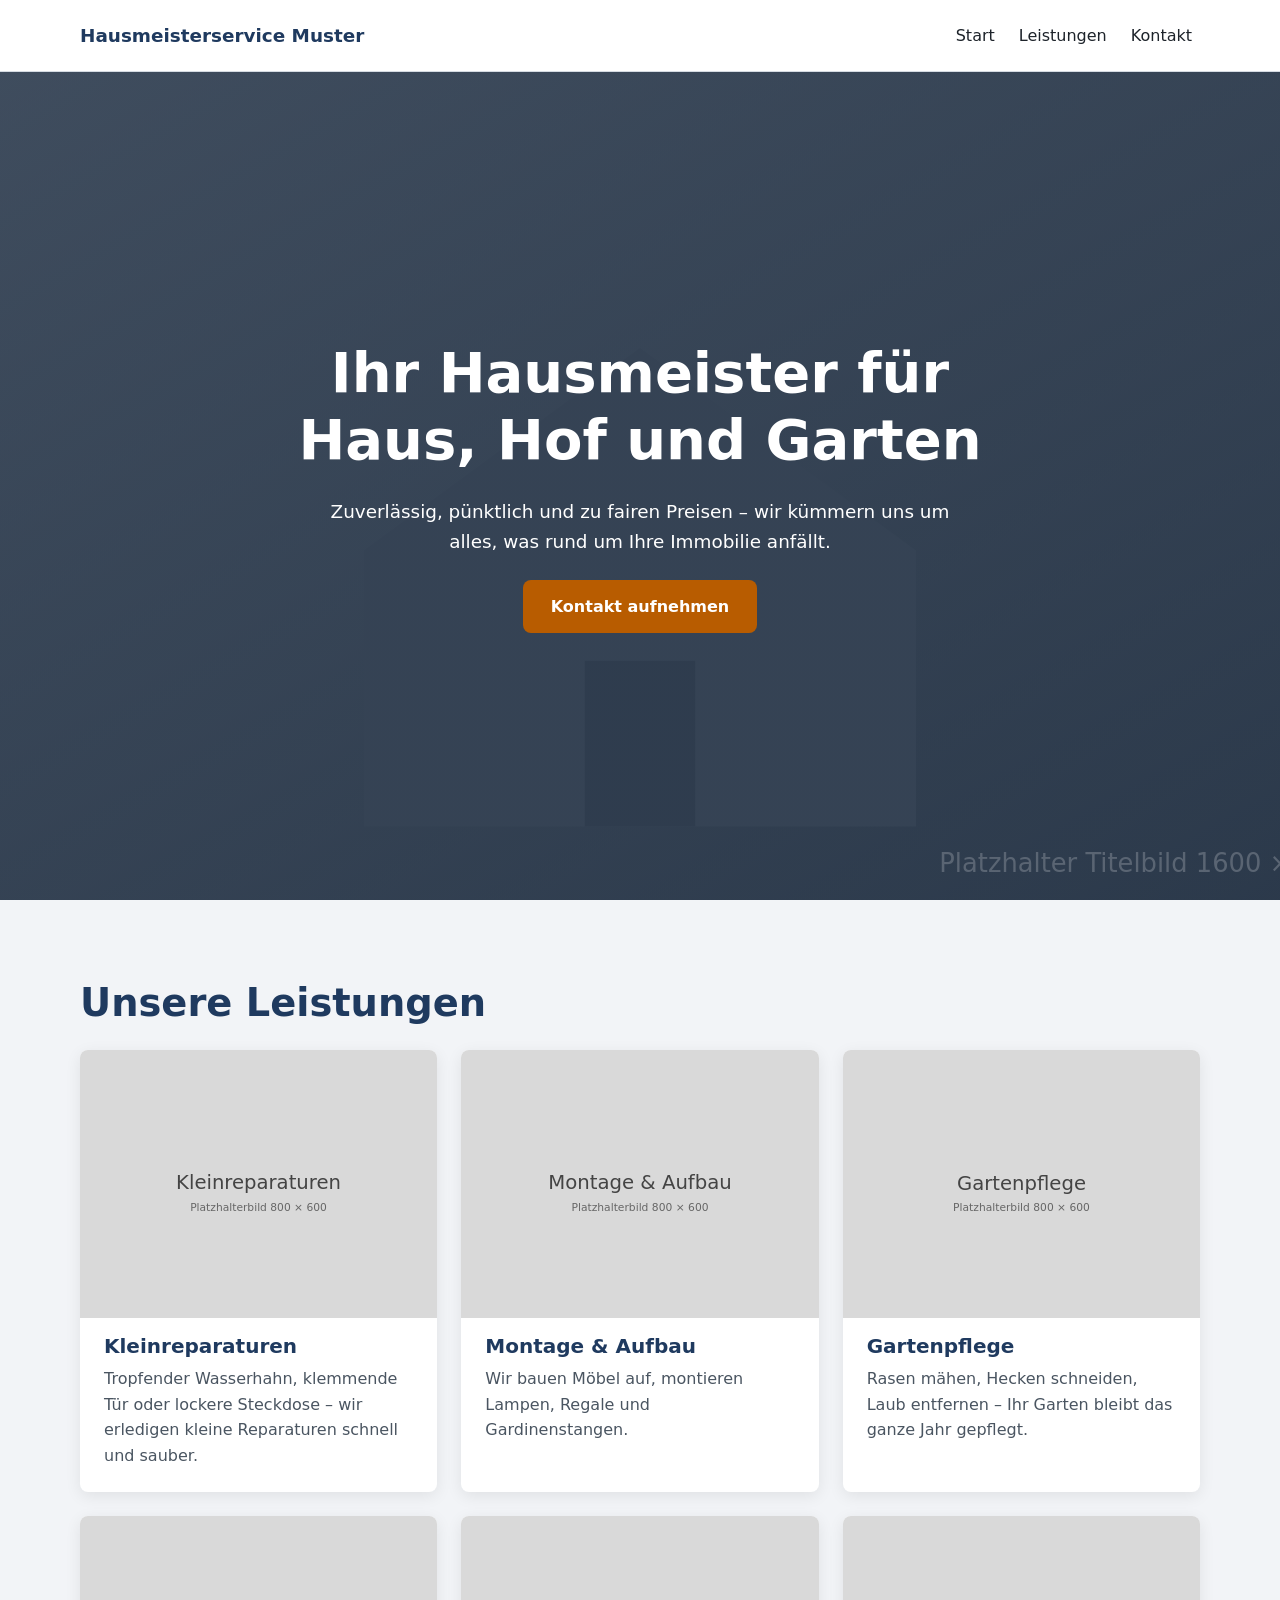
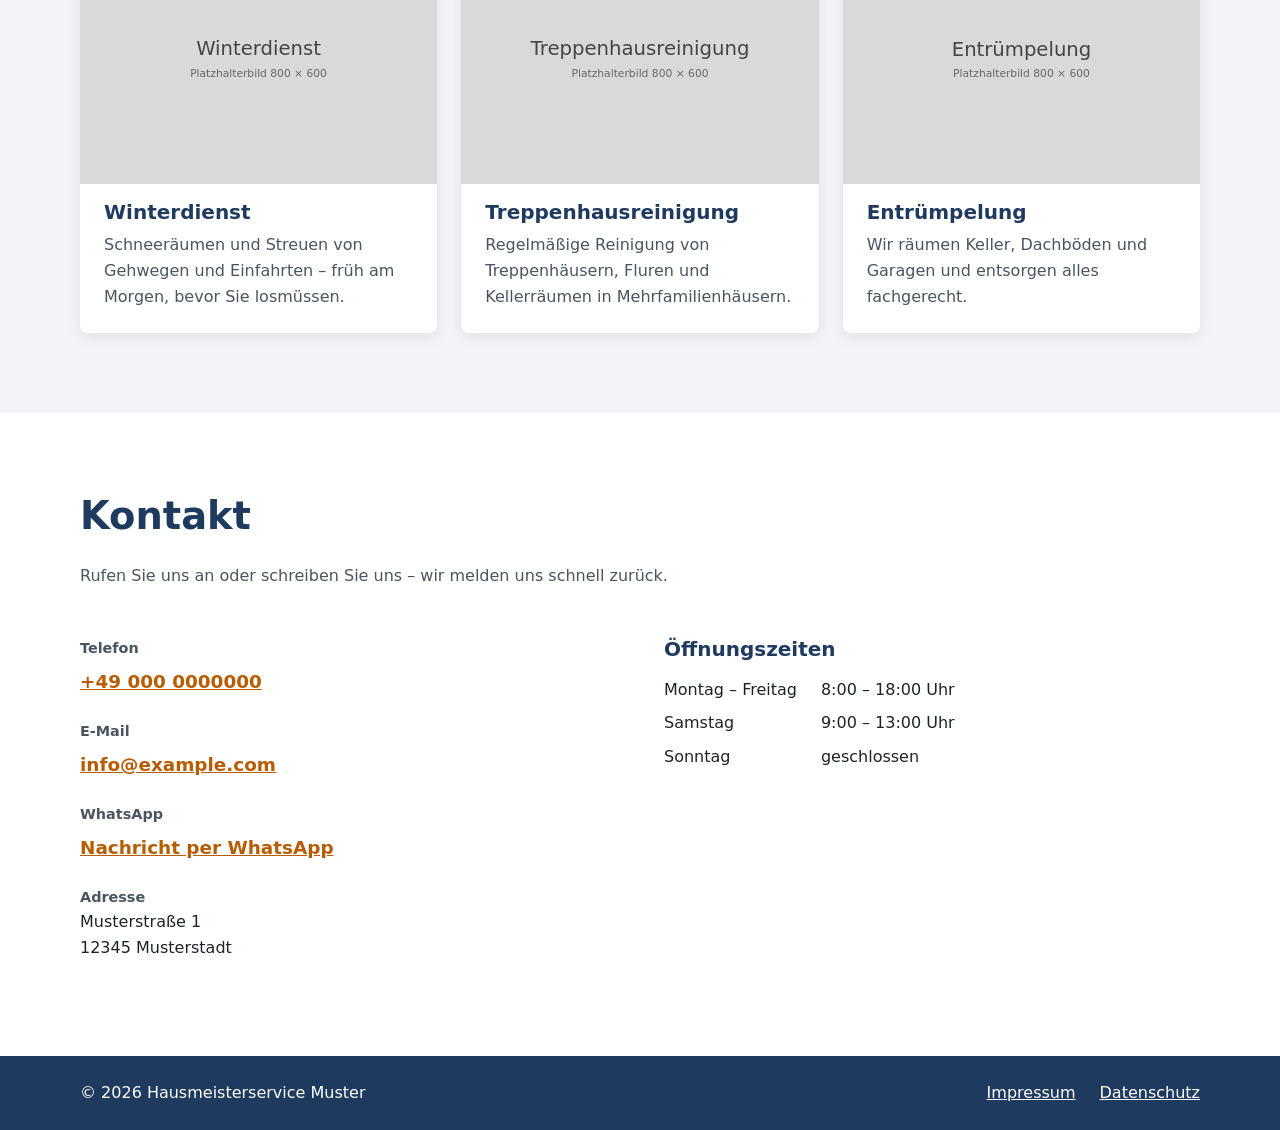
==== index.html @ b41baa00 "style: add mobile-first design (variables, grid, sticky header) - css/style.css: design tokens in :r" ====
<!DOCTYPE html>
<!-- Мова сторінки — німецька (для пошуковиків, читачів екрана, перекладачів) -->
<html lang="de">
<head>
  <!-- Кодування символів, щоб коректно показувались ä, ö, ü, ß -->
  <meta charset="utf-8">
  <!-- Правильний масштаб на телефонах -->
  <meta name="viewport" content="width=device-width, initial-scale=1">
  <!-- Назва вкладки і заголовок у результатах пошуку -->
  <title>Hausmeisterservice Muster – Reparaturen, Garten, Winterdienst</title>
  <!-- Короткий опис для результатів пошуку (Google тощо) -->
  <meta name="description" content="Ihr zuverlässiger Hausmeisterservice: Kleinreparaturen, Montage, Gartenpflege, Winterdienst, Treppenhausreinigung und Entrümpelung.">
  <!-- Підключення стилів -->
  <link rel="stylesheet" href="css/style.css">
  <!-- Підключення скрипта; defer = виконати після завантаження HTML -->
  <script src="js/main.js" defer></script>
</head>
<body>

  <!-- ШАПКА: назва фірми + головне меню -->
  <header class="site-header">
    <!-- Назва/логотип-заглушка, веде на початок сторінки -->
    <a class="logo" href="#home">Hausmeisterservice Muster</a>

    <!-- Головна навігація; aria-label дає назву для читачів екрана -->
    <nav aria-label="Hauptmenü">
      <ul class="main-menu">
        <li><a href="#home">Start</a></li>
        <li><a href="#services">Leistungen</a></li>
        <li><a href="#contact">Kontakt</a></li>
      </ul>
    </nav>
  </header>

  <!-- ОСНОВНИЙ ВМІСТ сторінки (на сторінці лише один main) -->
  <main>

    <!-- РОЗДІЛ 1: титульний банер -->
    <!-- id — «адреса» для меню, class — «гачок» для стилів -->
    <section id="home" class="hero">
      <!-- Єдиний h1 на сторінці — головна тема -->
      <h1>Ihr Hausmeister für Haus, Hof und Garten</h1>
      <p>Zuverlässig, pünktlich und zu fairen Preisen – wir kümmern uns um alles, was rund um Ihre Immobilie anfällt.</p>
      <!-- Кнопка-посилання: веде на розділ контактів -->
      <a class="button" href="#contact">Kontakt aufnehmen</a>
    </section>

    <!-- РОЗДІЛ 2: послуги -->
    <section id="services" class="services">
      <h2>Unsere Leistungen</h2>

      <!-- Обгортка для сітки карток (CSS Grid) -->
      <div class="cards">

        <!-- Кожна послуга — окрема картка (article) -->
        <!-- width/height — щоб сторінка не «стрибала» під час завантаження фото -->
        <!-- loading="lazy" — фото вантажиться, лише коли користувач до нього докрутить -->
        <article>
          <img src="img/service-reparatur.svg" alt="Handwerker repariert eine Tür" width="800" height="600" loading="lazy">
          <h3>Kleinreparaturen</h3>
          <p>Tropfender Wasserhahn, klemmende Tür oder lockere Steckdose – wir erledigen kleine Reparaturen schnell und sauber.</p>
        </article>

        <article>
          <img src="img/service-montage.svg" alt="Aufbau eines Schranks" width="800" height="600" loading="lazy">
          <h3>Montage &amp; Aufbau</h3>
          <p>Wir bauen Möbel auf, montieren Lampen, Regale und Gardinenstangen.</p>
        </article>

        <article>
          <img src="img/service-garten.svg" alt="Gepflegter Garten mit frisch gemähtem Rasen" width="800" height="600" loading="lazy">
          <h3>Gartenpflege</h3>
          <p>Rasen mähen, Hecken schneiden, Laub entfernen – Ihr Garten bleibt das ganze Jahr gepflegt.</p>
        </article>

        <article>
          <img src="img/service-winterdienst.svg" alt="Geräumter Gehweg im Winter" width="800" height="600" loading="lazy">
          <h3>Winterdienst</h3>
          <p>Schneeräumen und Streuen von Gehwegen und Einfahrten – früh am Morgen, bevor Sie losmüssen.</p>
        </article>

        <article>
          <img src="img/service-reinigung.svg" alt="Sauberes Treppenhaus" width="800" height="600" loading="lazy">
          <h3>Treppenhausreinigung</h3>
          <p>Regelmäßige Reinigung von Treppenhäusern, Fluren und Kellerräumen in Mehrfamilienhäusern.</p>
        </article>

        <article>
          <img src="img/service-entruempelung.svg" alt="Leerer, aufgeräumter Kellerraum" width="800" height="600" loading="lazy">
          <h3>Entrümpelung</h3>
          <p>Wir räumen Keller, Dachböden und Garagen und entsorgen alles fachgerecht.</p>
        </article>
      </div>
    </section>

    <!-- РОЗДІЛ 3: контакти (усі дані — тестові заглушки) -->
    <section id="contact" class="contact">
      <h2>Kontakt</h2>
      <p>Rufen Sie uns an oder schreiben Sie uns – wir melden uns schnell zurück.</p>

      <!-- Обгортка: на широкому екрані контакти й години стають у дві колонки -->
      <div class="contact-grid">
        <!-- address — контактні дані власника сайту -->
        <address class="contact-list">
          <!-- dl = список «назва → значення» -->
          <dl>
            <dt>Telefon</dt>
            <!-- tel: на телефоні одразу відкриває набір номера -->
            <dd><a href="tel:+490000000000">+49 000 0000000</a></dd>

            <dt>E-Mail</dt>
            <!-- mailto: відкриває поштову програму -->
            <dd><a href="mailto:info@example.com">info@example.com</a></dd>

            <dt>WhatsApp</dt>
            <!-- wa.me відкриває чат у WhatsApp (номер без +, пробілів і нуля на початку) -->
            <dd><a href="https://wa.me/490000000000">Nachricht per WhatsApp</a></dd>

            <dt>Adresse</dt>
            <dd>Musterstraße 1<br>12345 Musterstadt</dd>
          </dl>
        </address>

        <div class="hours">
          <h3>Öffnungszeiten</h3>
          <dl>
            <dt>Montag – Freitag</dt>
            <dd>8:00 – 18:00 Uhr</dd>
            <dt>Samstag</dt>
            <dd>9:00 – 13:00 Uhr</dd>
            <dt>Sonntag</dt>
            <dd>geschlossen</dd>
          </dl>
        </div>
      </div>
    </section>

  </main>

  <!-- ПІДВАЛ: копірайт і юридичні сторінки -->
  <footer class="site-footer">
    <p>&copy; 2026 Hausmeisterservice Muster</p>
    <nav aria-label="Rechtliches">
      <ul class="footer-menu">
        <li><a href="impressum.html">Impressum</a></li>
        <li><a href="datenschutz.html">Datenschutz</a></li>
      </ul>
    </nav>
  </footer>

</body>
</html>
---- css/style.css ----
/* =========================================================
   Головний файл стилів сайту.
   Підхід mobile-first: спершу стилі для телефона,
   нижче — доповнення для ширших екранів у @media.
   ========================================================= */


/* ---------- 1. Змінні (тема сайту) ----------
   Щоб змінити кольори, шрифти чи відступи всього сайту,
   достатньо поміняти значення тут. */
:root {
  /* Кольори */
  --color-primary: #1f3a5f;       /* темно-синій: заголовки, підвал */
  --color-accent: #b85c00;        /* помаранчевий: кнопки, акценти */
  --color-accent-dark: #8f4700;   /* темніший помаранчевий: кнопка при наведенні */
  --color-text: #1d232a;          /* основний текст */
  --color-text-muted: #4a5561;    /* другорядний текст */
  --color-bg: #ffffff;            /* фон сторінки */
  --color-bg-alt: #f2f4f7;        /* світло-сірий фон розділу послуг */
  --color-border: #d5dbe2;        /* тонкі лінії */
  --color-on-dark: #ffffff;       /* текст на темному фоні */

  /* Шрифти: системні, нічого не завантажуємо з інтернету */
  --font-base: system-ui, -apple-system, "Segoe UI", Roboto, sans-serif;

  /* Відступи (1rem = базовий розмір шрифту браузера, зазвичай 16px) */
  --space-xs: 0.5rem;
  --space-s: 1rem;
  --space-m: 1.5rem;
  --space-l: 3rem;
  --space-xl: 5rem;

  /* Радіуси заокруглень і тінь */
  --radius: 0.5rem;
  --shadow: 0 0.25rem 1rem rgb(0 0 0 / 0.08);
  --shadow-hover: 0 0.75rem 2rem rgb(0 0 0 / 0.16);

  /* Ширина вмісту і висота шапки */
  --content-width: 70rem;
  /* На телефоні меню переноситься під логотип, тож шапка вища.
     На Етапі 3 (бургер-меню) це значення зменшимо. */
  --header-height: 6rem;
}


/* ---------- 2. Скидання стилів (reset) ----------
   Прибираємо різницю між браузерами і незручні типові значення. */

/* box-sizing: border-box — ширина елемента включає padding і рамку
   (так набагато простіше рахувати розміри) */
html {
  box-sizing: border-box;
}
*,
*::before,
*::after {
  box-sizing: inherit;
}

/* Прибираємо типові зовнішні відступи */
body,
h1, h2, h3,
p,
ul,
dl, dd,
address {
  margin: 0;
}

/* Картинки не вилазять за межі батьківського блоку */
img {
  display: block;
  max-inline-size: 100%;
  block-size: auto;
}

/* address за замовчуванням курсивом — повертаємо звичайний шрифт */
address {
  font-style: normal;
}


/* ---------- 3. Базові стилі та типографіка ---------- */

html {
  /* Плавна прокрутка при кліку на пункт меню */
  scroll-behavior: smooth;
}

/* Хто вимкнув анімації в системі (налаштування доступності) —
   прокручуємо миттєво і без ефектів */
@media (prefers-reduced-motion: reduce) {
  html {
    scroll-behavior: auto;
  }
}

body {
  font-family: var(--font-base);
  font-size: 1rem;
  line-height: 1.6;               /* міжрядковий інтервал, без одиниць */
  color: var(--color-text);
  background-color: var(--color-bg);
}

/* Заголовки: розмір плавно росте з шириною екрана, але в межах min…max.
   clamp(мінімум, бажане значення, максимум) */
h1,
h2,
h3 {
  line-height: 1.2;
  color: var(--color-primary);
  text-wrap: balance;             /* рівномірно ділить заголовок на рядки */
}
h1 {
  font-size: clamp(2rem, 1.2rem + 3.5vw, 3.5rem);
}
h2 {
  font-size: clamp(1.6rem, 1.2rem + 1.8vw, 2.4rem);
  margin-block-end: var(--space-m);
}
h3 {
  font-size: 1.25rem;
}

a {
  color: var(--color-accent);
}

/* Помітна рамка фокусу для тих, хто ходить сайтом клавішею Tab */
a:focus-visible {
  outline: 3px solid var(--color-accent);
  outline-offset: 3px;
}

/* Кожен розділ: відступи зверху/знизу і обмеження ширини вмісту.
   Фокус із max(): з боків щонайменше --space-s, а на широкому екрані
   вміст стоїть по центру шириною не більше --content-width. */
main > section {
  padding-block: var(--space-l);
  padding-inline: max(var(--space-s), (100% - var(--content-width)) / 2);
  /* Коли переходимо за якорем, розділ зупиняється під шапкою, а не за нею */
  scroll-margin-top: var(--header-height);
}


/* ---------- 4. Кнопка ---------- */

.button {
  display: inline-block;
  padding: 0.85rem 1.75rem;
  border-radius: var(--radius);
  background-color: var(--color-accent);
  color: var(--color-on-dark);
  font-weight: 600;
  text-decoration: none;
  transition: background-color 0.2s, transform 0.2s;
}
.button:hover {
  background-color: var(--color-accent-dark);
  transform: translateY(-2px);    /* трохи «піднімається» */
}
.button:focus-visible {
  outline-color: var(--color-on-dark);
}


/* ---------- 5. Шапка ---------- */

.site-header {
  /* sticky: шапка прокручується разом зі сторінкою, доки не впреться
     у верх екрана, і далі залишається там */
  position: sticky;
  top: 0;
  z-index: 10;                    /* поверх решти вмісту */

  display: flex;                  /* елементи в рядок */
  flex-wrap: wrap;                /* якщо не влазять — переносяться */
  align-items: center;
  justify-content: space-between; /* логотип ліворуч, меню праворуч */
  gap: var(--space-xs) var(--space-m);
  min-block-size: var(--header-height);
  padding: var(--space-xs) max(var(--space-s), (100% - var(--content-width)) / 2);

  background-color: var(--color-bg);
  border-block-end: 1px solid var(--color-border);
}

.logo {
  font-size: 1.15rem;
  font-weight: 700;
  color: var(--color-primary);
  text-decoration: none;
}

.main-menu {
  display: flex;
  gap: var(--space-xs);
  padding: 0;
  list-style: none;               /* без крапок-маркерів */
}
.main-menu a {
  display: block;
  padding: var(--space-xs);
  color: var(--color-text);
  font-weight: 500;
  text-decoration: none;
  border-radius: var(--radius);
}
.main-menu a:hover {
  color: var(--color-accent);
  background-color: var(--color-bg-alt);
}


/* ---------- 6. Розділ «home»: банер ---------- */

.hero {
  /* Банер на весь екран мінус висота шапки.
     Перший рядок — запасний варіант (vh), другий — сучасний (dvh),
     що враховує адресний рядок мобільного браузера. */
  min-block-size: calc(100vh - var(--header-height));
  min-block-size: calc(100dvh - var(--header-height));

  display: flex;
  flex-direction: column;
  justify-content: center;        /* по центру вертикально */
  align-items: center;            /* по центру горизонтально */
  gap: var(--space-m);
  text-align: center;

  /* Фон: напівпрозоре затемнення поверх картинки, щоб білий текст
     добре читався. Останнє значення — колір на випадок, якщо картинка
     не завантажиться. */
  background:
    linear-gradient(rgb(15 30 50 / 0.65), rgb(15 30 50 / 0.65)),
    url("../img/hero.svg") center / cover no-repeat,
    var(--color-primary);
  color: var(--color-on-dark);
}
.hero h1 {
  color: var(--color-on-dark);
  max-inline-size: 20ch;          /* не дуже довгі рядки заголовка */
}
.hero p {
  font-size: 1.15rem;
  max-inline-size: 40rem;
}


/* ---------- 7. Розділ «services»: картки ---------- */

.services {
  background-color: var(--color-bg-alt);
}

/* CSS Grid: на телефоні — 1 колонка (типово) */
.cards {
  display: grid;
  grid-template-columns: 1fr;
  gap: var(--space-m);
}

.cards article {
  display: flex;
  flex-direction: column;
  gap: var(--space-xs);
  padding-block-end: var(--space-m);
  overflow: hidden;               /* обрізає кути фото по радіусу картки */
  background-color: var(--color-bg);
  border-radius: var(--radius);
  box-shadow: var(--shadow);
  transition: transform 0.2s, box-shadow 0.2s;
}
.cards article:hover {
  transform: translateY(-4px);
  box-shadow: var(--shadow-hover);
}

.cards img {
  inline-size: 100%;
  aspect-ratio: 4 / 3;            /* однакові пропорції всіх фото */
  object-fit: cover;              /* фото заповнює рамку без спотворень */
}
.cards h3,
.cards p {
  padding-inline: var(--space-m);
}
.cards h3 {
  margin-block-start: var(--space-xs);
}
.cards p {
  color: var(--color-text-muted);
}


/* ---------- 8. Розділ «contact» ---------- */

.contact > p {
  margin-block-end: var(--space-l);
  color: var(--color-text-muted);
}

.contact-grid {
  display: grid;
  gap: var(--space-l);
}

/* Назва пункту (Telefon, E-Mail…) — дрібно і сірим */
.contact dt {
  font-size: 0.9rem;
  font-weight: 600;
  color: var(--color-text-muted);
}
.contact dd {
  margin-block-end: var(--space-s);
}

/* Великі зручні для пальця посилання (висота не менше 44px) */
.contact-list a {
  display: inline-flex;
  align-items: center;
  min-block-size: 2.75rem;
  font-size: 1.15rem;
  font-weight: 600;
  overflow-wrap: anywhere;        /* довга пошта не вилазить за екран */
}
.contact-list a:hover {
  color: var(--color-accent-dark);
}

.hours h3 {
  margin-block-end: var(--space-s);
}
/* Години роботи: назва дня і час в одному рядку */
.hours dl {
  display: grid;
  grid-template-columns: auto 1fr;
  gap: var(--space-xs) var(--space-m);
}
.hours dt {
  font-size: 1rem;
  font-weight: 400;
  color: var(--color-text);
}
.hours dd {
  margin: 0;
}


/* ---------- 9. Підвал ---------- */

.site-footer {
  display: flex;
  flex-wrap: wrap;
  justify-content: space-between;
  align-items: center;
  gap: var(--space-s);
  padding: var(--space-m) max(var(--space-s), (100% - var(--content-width)) / 2);
  background-color: var(--color-primary);
  color: var(--color-on-dark);
}
.footer-menu {
  display: flex;
  gap: var(--space-m);
  padding: 0;
  list-style: none;
}
.site-footer a {
  color: var(--color-on-dark);
}
.site-footer a:focus-visible {
  outline-color: var(--color-on-dark);
}


/* ---------- 10. Більші екрани ---------- */

/* Від 40em (≈640px): планшет — 2 колонки карток */
@media (min-width: 40em) {
  :root {
    --header-height: 4.5rem;      /* логотип і меню вже в один рядок */
  }
  .cards {
    grid-template-columns: repeat(2, 1fr);
  }
  .contact-grid {
    grid-template-columns: 1fr 1fr;
  }
}

/* Від 64em (≈1024px): комп'ютер — 3 колонки, більші відступи */
@media (min-width: 64em) {
  .cards {
    grid-template-columns: repeat(3, 1fr);
  }
  main > section {
    padding-block: var(--space-xl);
  }
}

/* Ефекти «підйому» вимикаємо для тих, хто не хоче анімацій */
@media (prefers-reduced-motion: reduce) {
  .button,
  .cards article {
    transition: none;
  }
  .button:hover,
  .cards article:hover {
    transform: none;
  }
}
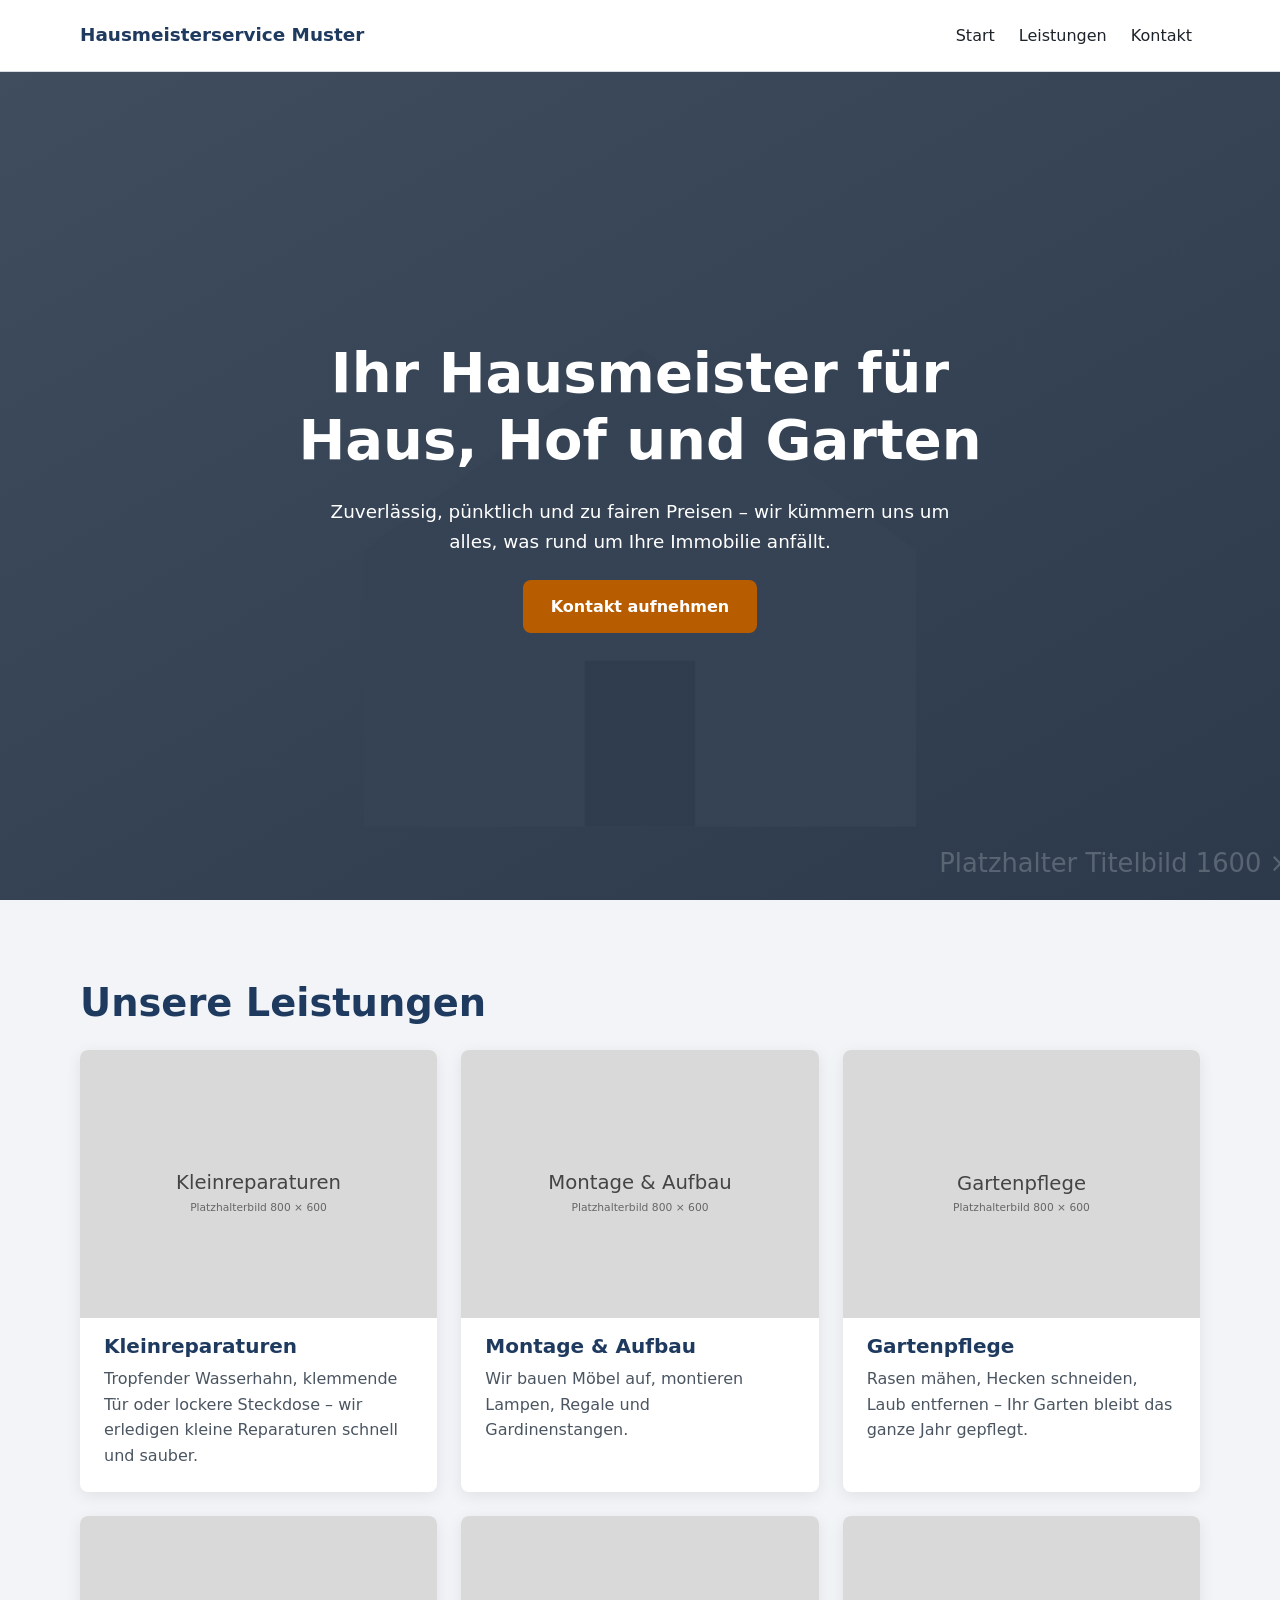
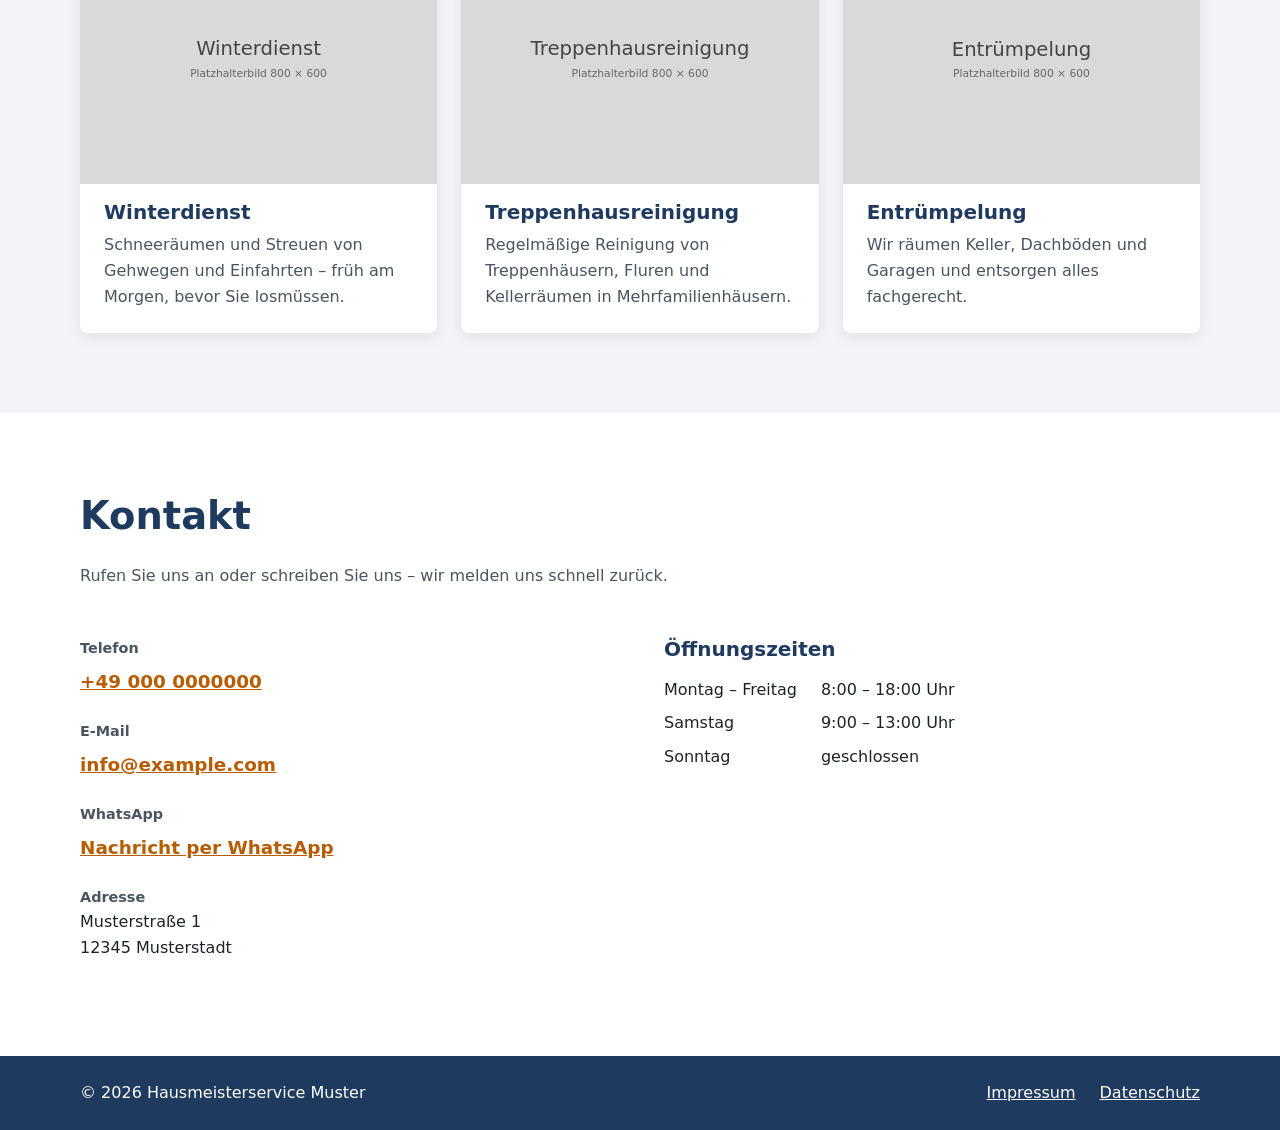
==== commit bb4ef1a6: "feat: add accessible burger menu for mobile - index.html: menu toggle button with aria-expanded/aria" ====
--- a/index.html
+++ b/index.html
@@ -24,7 +24,22 @@
 
     <!-- Головна навігація; aria-label дає назву для читачів екрана -->
     <nav aria-label="Hauptmenü">
-      <ul class="main-menu">
+      <!-- Кнопка-«бургер» для телефонів.
+           hidden — без JavaScript кнопка схована, а меню просто видно завжди.
+           aria-expanded — чи відкрите меню (JS перемикає true/false).
+           aria-controls — яким елементом кнопка керує (id списку нижче). -->
+      <button class="menu-toggle" type="button" aria-expanded="false" aria-controls="main-menu" hidden>
+        <!-- Іконки суто декоративні, тому aria-hidden; назву кнопці дає текст «Menü» -->
+        <svg class="icon-open" aria-hidden="true" width="24" height="24" viewBox="0 0 24 24">
+          <path d="M3 6h18M3 12h18M3 18h18" stroke="currentColor" stroke-width="2" stroke-linecap="round"/>
+        </svg>
+        <svg class="icon-close" aria-hidden="true" width="24" height="24" viewBox="0 0 24 24">
+          <path d="M5 5l14 14M19 5L5 19" stroke="currentColor" stroke-width="2" stroke-linecap="round"/>
+        </svg>
+        <span>Menü</span>
+      </button>
+
+      <ul class="main-menu" id="main-menu">
         <li><a href="#home">Start</a></li>
         <li><a href="#services">Leistungen</a></li>
         <li><a href="#contact">Kontakt</a></li>
--- a/css/style.css
+++ b/css/style.css
@@ -37,9 +37,7 @@
 
   /* Ширина вмісту і висота шапки */
   --content-width: 70rem;
-  /* На телефоні меню переноситься під логотип, тож шапка вища.
-     На Етапі 3 (бургер-меню) це значення зменшимо. */
-  --header-height: 6rem;
+  --header-height: 4.5rem;
 }
 
 
@@ -175,7 +173,6 @@
   z-index: 10;                    /* поверх решти вмісту */
 
   display: flex;                  /* елементи в рядок */
-  flex-wrap: wrap;                /* якщо не влазять — переносяться */
   align-items: center;
   justify-content: space-between; /* логотип ліворуч, меню праворуч */
   gap: var(--space-xs) var(--space-m);
@@ -187,6 +184,10 @@
 }
 
 .logo {
+  /* На дуже вузькому екрані назва переноситься на 2 рядки,
+     а не виштовхує кнопку меню за край */
+  min-inline-size: 0;
+  line-height: 1.2;
   font-size: 1.15rem;
   font-weight: 700;
   color: var(--color-primary);
@@ -210,6 +211,73 @@
 .main-menu a:hover {
   color: var(--color-accent);
   background-color: var(--color-bg-alt);
+}
+
+/* Кнопка-«бургер» */
+.menu-toggle {
+  display: inline-flex;
+  align-items: center;
+  gap: var(--space-xs);
+  min-block-size: 2.75rem;        /* зручно натискати пальцем (≥ 44px) */
+  padding: var(--space-xs) var(--space-s);
+  font: inherit;                  /* кнопки типово мають свій шрифт — беремо сайтовий */
+  font-weight: 600;
+  color: var(--color-primary);
+  background-color: transparent;
+  border: 1px solid var(--color-border);
+  border-radius: var(--radius);
+  cursor: pointer;
+}
+.menu-toggle:hover {
+  background-color: var(--color-bg-alt);
+}
+.menu-toggle:focus-visible {
+  outline: 3px solid var(--color-accent);
+  outline-offset: 3px;
+}
+/* Атрибут hidden має ховати кнопку, навіть попри display вище */
+.menu-toggle[hidden] {
+  display: none;
+}
+
+/* Іконки: закрите меню — «три смужки», відкрите — «хрестик» */
+.menu-toggle[aria-expanded="false"] .icon-close,
+.menu-toggle[aria-expanded="true"] .icon-open {
+  display: none;
+}
+
+/* Лише на вузьких екранах (до 40em): меню випадає під шапкою */
+@media (max-width: 39.99em) {
+  .main-menu {
+    /* Панель на всю ширину одразу під шапкою.
+       Відлік від шапки, бо в неї position: sticky. */
+    position: absolute;
+    inset-block-start: 100%;
+    inset-inline: 0;
+    flex-direction: column;
+    gap: 0;
+    padding: var(--space-xs) var(--space-s) var(--space-s);
+    background-color: var(--color-bg);
+    border-block-end: 1px solid var(--color-border);
+    box-shadow: var(--shadow);
+  }
+  .main-menu a {
+    padding: var(--space-s);      /* великі пункти для пальця */
+    font-size: 1.1rem;
+  }
+
+  /* Коли JS показав кнопку і меню закрите — ховаємо список.
+     «+» означає «елемент одразу після кнопки». */
+  .menu-toggle:not([hidden])[aria-expanded="false"] + .main-menu {
+    display: none;
+  }
+}
+
+/* Широкі екрани: кнопка не потрібна, меню завжди в рядок */
+@media (min-width: 40em) {
+  .menu-toggle {
+    display: none;
+  }
 }
 
 
@@ -378,9 +446,6 @@
 
 /* Від 40em (≈640px): планшет — 2 колонки карток */
 @media (min-width: 40em) {
-  :root {
-    --header-height: 4.5rem;      /* логотип і меню вже в один рядок */
-  }
   .cards {
     grid-template-columns: repeat(2, 1fr);
   }
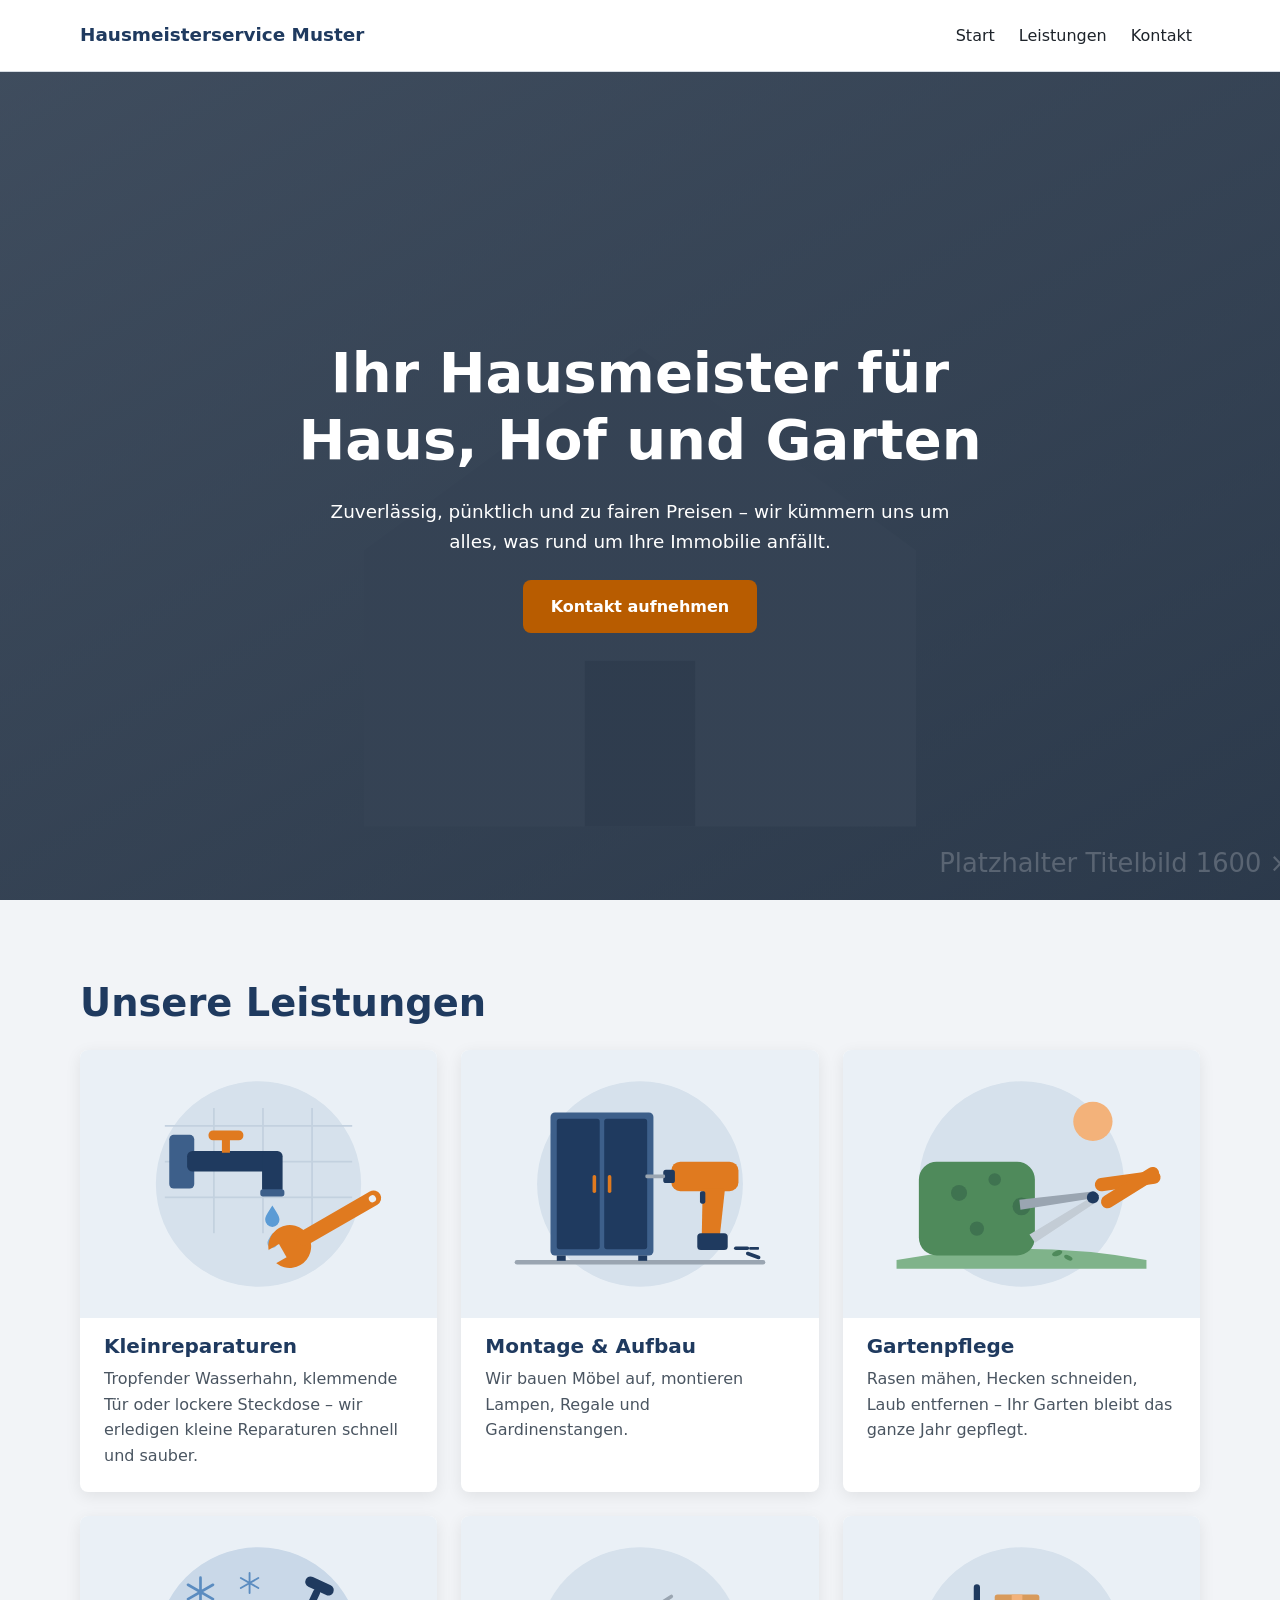
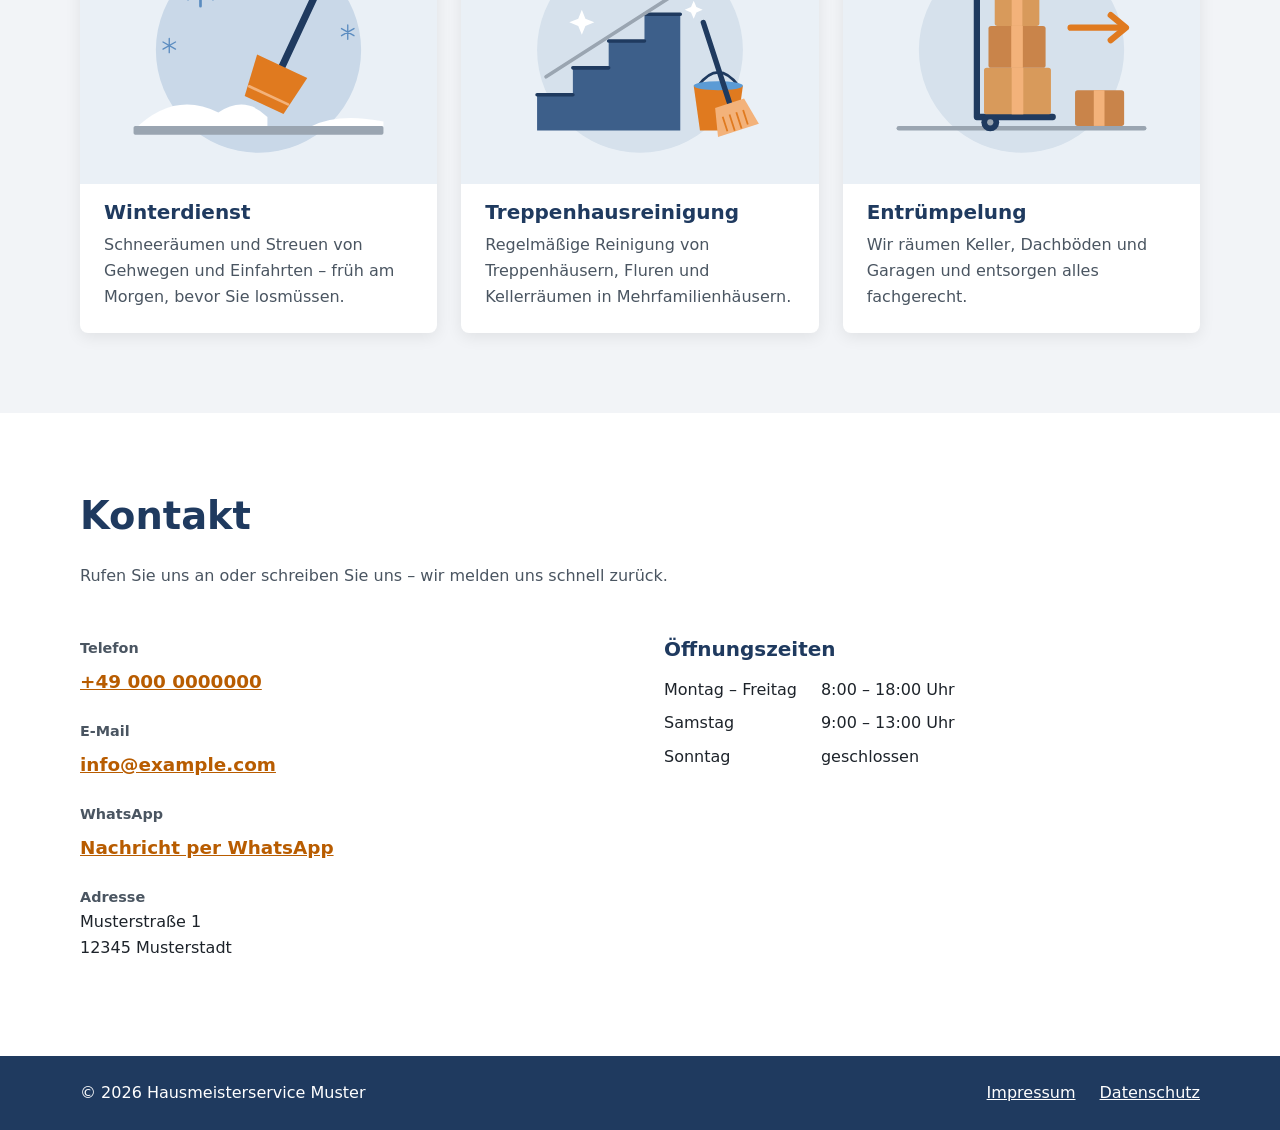
==== commit ba78bcc7: "feat: replace service placeholders with SVG illustrations - Draw 6 vector illustrations in brand col" ====
--- a/index.html
+++ b/index.html
@@ -11,6 +11,10 @@
   <!-- Короткий опис для результатів пошуку (Google тощо) -->
   <meta name="description" content="Ihr zuverlässiger Hausmeisterservice: Kleinreparaturen, Montage, Gartenpflege, Winterdienst, Treppenhausreinigung und Entrümpelung.">
   <!-- Підключення стилів -->
+  <!-- Іконка сайту: SVG для сучасних браузерів, PNG як запасний варіант, окрема — для iPhone -->
+  <link rel="icon" href="img/favicon-32.png" sizes="32x32" type="image/png">
+  <link rel="icon" href="img/favicon.svg" type="image/svg+xml">
+  <link rel="apple-touch-icon" href="img/apple-touch-icon.png">
   <link rel="stylesheet" href="css/style.css">
   <!-- Підключення скрипта; defer = виконати після завантаження HTML -->
   <script src="js/main.js" defer></script>
@@ -71,37 +75,37 @@
         <!-- width/height — щоб сторінка не «стрибала» під час завантаження фото -->
         <!-- loading="lazy" — фото вантажиться, лише коли користувач до нього докрутить -->
         <article>
-          <img src="img/service-reparatur.svg" alt="Handwerker repariert eine Tür" width="800" height="600" loading="lazy">
+          <img src="img/service-reparatur.svg" alt="Illustration: tropfender Wasserhahn und Schraubenschlüssel" width="800" height="600" loading="lazy">
           <h3>Kleinreparaturen</h3>
           <p>Tropfender Wasserhahn, klemmende Tür oder lockere Steckdose – wir erledigen kleine Reparaturen schnell und sauber.</p>
         </article>
 
         <article>
-          <img src="img/service-montage.svg" alt="Aufbau eines Schranks" width="800" height="600" loading="lazy">
+          <img src="img/service-montage.svg" alt="Illustration: Schrank und Akkuschrauber" width="800" height="600" loading="lazy">
           <h3>Montage &amp; Aufbau</h3>
           <p>Wir bauen Möbel auf, montieren Lampen, Regale und Gardinenstangen.</p>
         </article>
 
         <article>
-          <img src="img/service-garten.svg" alt="Gepflegter Garten mit frisch gemähtem Rasen" width="800" height="600" loading="lazy">
+          <img src="img/service-garten.svg" alt="Illustration: geschnittene Hecke und Gartenschere" width="800" height="600" loading="lazy">
           <h3>Gartenpflege</h3>
           <p>Rasen mähen, Hecken schneiden, Laub entfernen – Ihr Garten bleibt das ganze Jahr gepflegt.</p>
         </article>
 
         <article>
-          <img src="img/service-winterdienst.svg" alt="Geräumter Gehweg im Winter" width="800" height="600" loading="lazy">
+          <img src="img/service-winterdienst.svg" alt="Illustration: Schneeschaufel und Schneeflocken" width="800" height="600" loading="lazy">
           <h3>Winterdienst</h3>
           <p>Schneeräumen und Streuen von Gehwegen und Einfahrten – früh am Morgen, bevor Sie losmüssen.</p>
         </article>
 
         <article>
-          <img src="img/service-reinigung.svg" alt="Sauberes Treppenhaus" width="800" height="600" loading="lazy">
+          <img src="img/service-reinigung.svg" alt="Illustration: Treppe, Eimer und Besen" width="800" height="600" loading="lazy">
           <h3>Treppenhausreinigung</h3>
           <p>Regelmäßige Reinigung von Treppenhäusern, Fluren und Kellerräumen in Mehrfamilienhäusern.</p>
         </article>
 
         <article>
-          <img src="img/service-entruempelung.svg" alt="Leerer, aufgeräumter Kellerraum" width="800" height="600" loading="lazy">
+          <img src="img/service-entruempelung.svg" alt="Illustration: Umzugskartons auf einer Sackkarre" width="800" height="600" loading="lazy">
           <h3>Entrümpelung</h3>
           <p>Wir räumen Keller, Dachböden und Garagen und entsorgen alles fachgerecht.</p>
         </article>
--- a/css/style.css
+++ b/css/style.css
@@ -442,6 +442,53 @@
 }
 
 
+/* ---------- 9a. Юридичні сторінки (Impressum, Datenschutz) ---------- */
+
+.legal {
+  /* Висота щонайменше на весь екран, щоб підвал не «висів» посередині */
+  min-block-size: calc(100vh - var(--header-height));
+  min-block-size: calc(100dvh - var(--header-height));
+}
+/* Довгий юридичний текст: обмежуємо довжину рядка, щоб легко читалось */
+.legal > *,
+.legal-text > * {
+  max-inline-size: 70ch;
+}
+.legal h1 {
+  margin-block-end: var(--space-l);
+}
+.legal h2 {
+  margin-block: var(--space-l) var(--space-s);
+  font-size: clamp(1.3rem, 1.1rem + 1vw, 1.75rem);
+}
+.legal h3 {
+  margin-block: var(--space-m) var(--space-xs);
+}
+.legal p,
+.legal ul {
+  margin-block-end: var(--space-s);
+}
+/* Довгі посилання та адреси з генератора не вилазять за екран */
+.legal-text {
+  overflow-wrap: anywhere;
+}
+
+/* Помітна рамка навколо заглушки — щоб не забути її замінити */
+.placeholder {
+  padding: var(--space-m);
+  border: 2px dashed var(--color-accent);
+  border-radius: var(--radius);
+  color: var(--color-accent-dark);
+  font-weight: 600;
+}
+
+/* Поточна сторінка в підвалі: жирним (не лише кольором) */
+.site-footer [aria-current="page"] {
+  font-weight: 700;
+  text-decoration-thickness: 2px;
+}
+
+
 /* ---------- 10. Більші екрани ---------- */
 
 /* Від 40em (≈640px): планшет — 2 колонки карток */
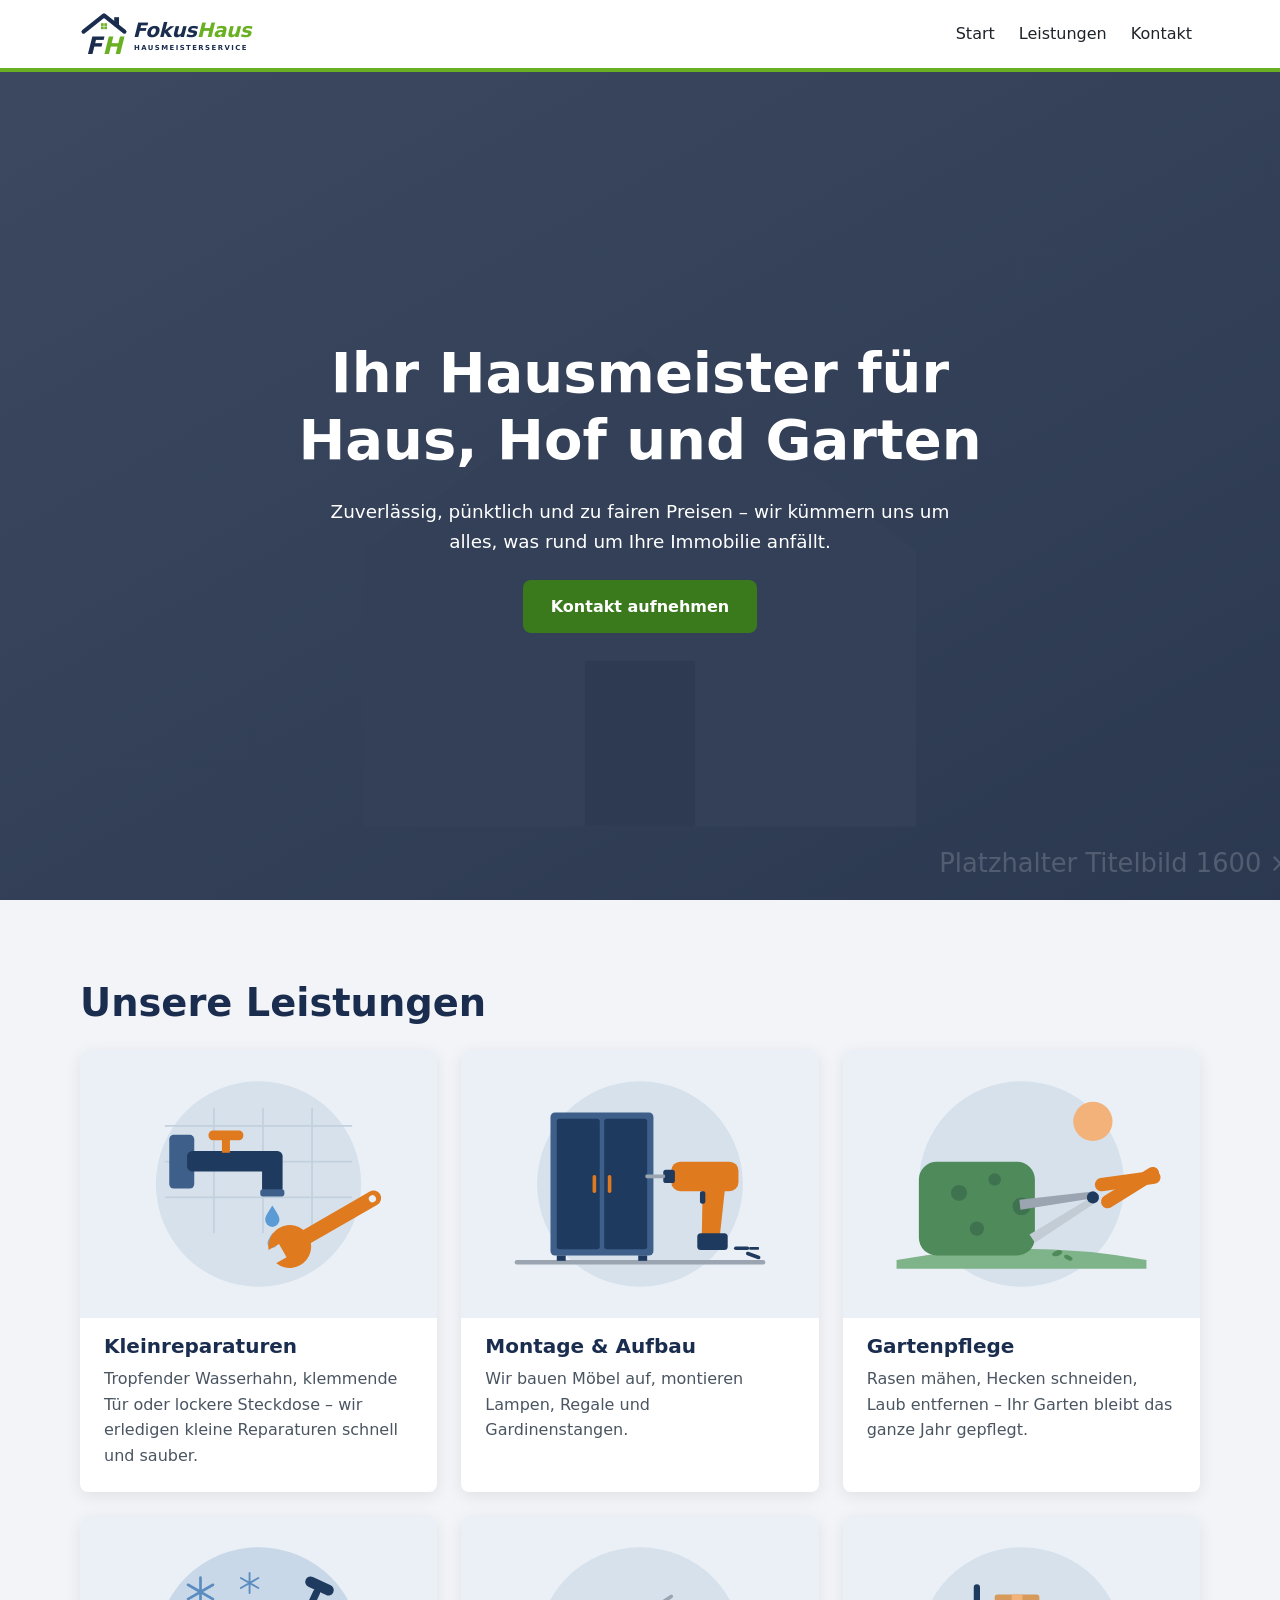
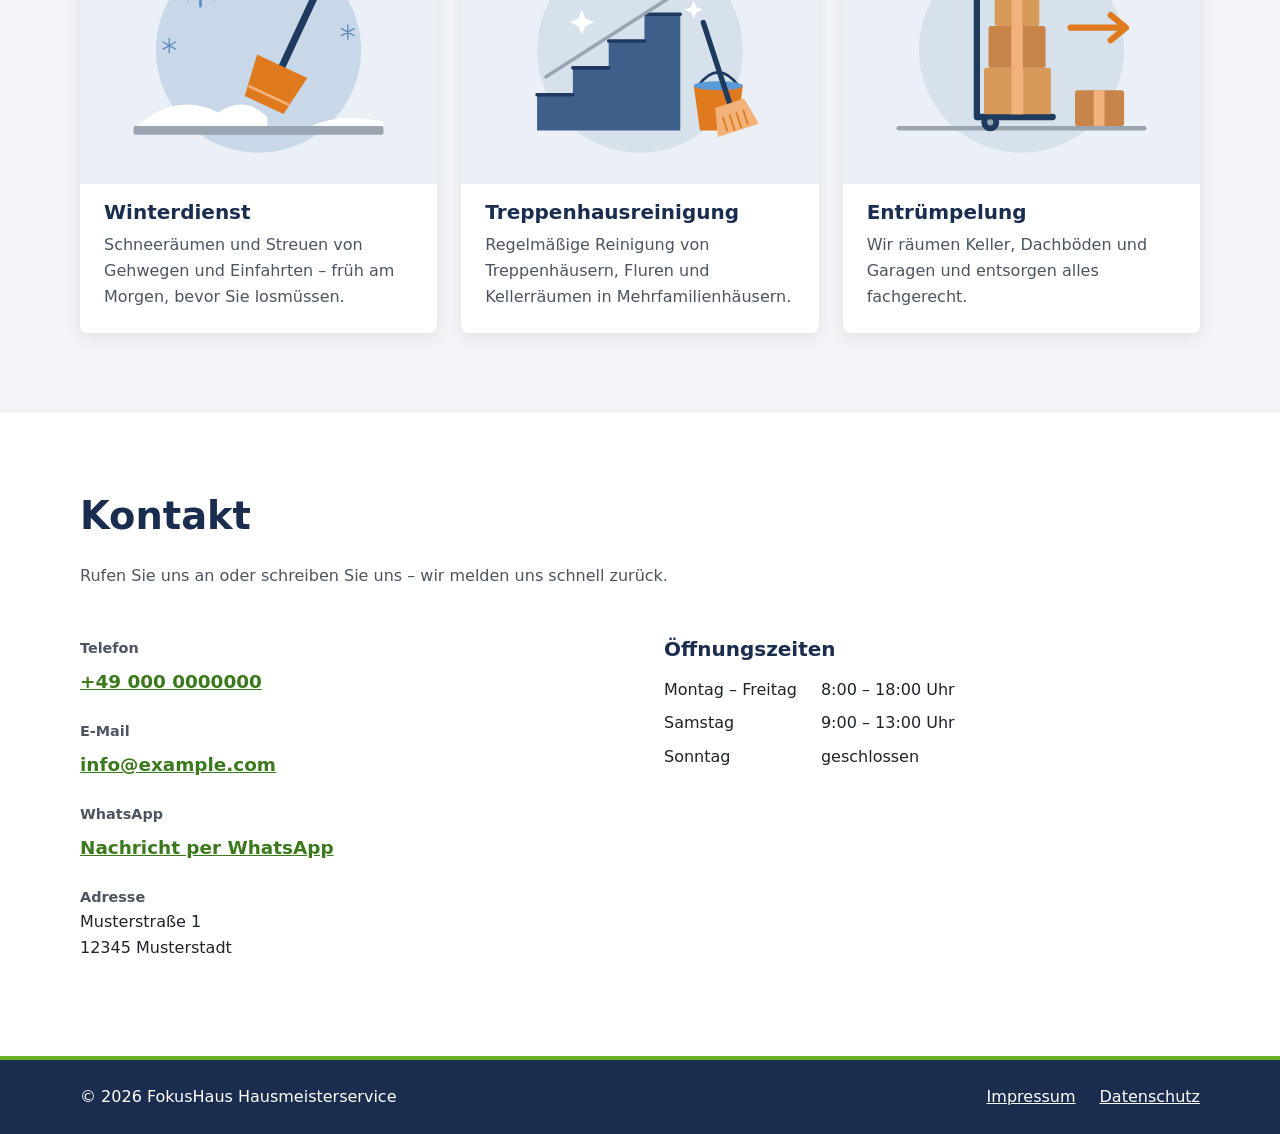
==== commit c942f9ea: "feat: add FokusHaus name and logo - Add vector logo img/logo.svg (recreated from the vehicle brandin" ====
--- a/index.html
+++ b/index.html
@@ -7,9 +7,9 @@
   <!-- Правильний масштаб на телефонах -->
   <meta name="viewport" content="width=device-width, initial-scale=1">
   <!-- Назва вкладки і заголовок у результатах пошуку -->
-  <title>Hausmeisterservice Muster – Reparaturen, Garten, Winterdienst</title>
+  <title>FokusHaus Hausmeisterservice – Reparaturen, Garten, Winterdienst</title>
   <!-- Короткий опис для результатів пошуку (Google тощо) -->
-  <meta name="description" content="Ihr zuverlässiger Hausmeisterservice: Kleinreparaturen, Montage, Gartenpflege, Winterdienst, Treppenhausreinigung und Entrümpelung.">
+  <meta name="description" content="FokusHaus – Ihr zuverlässiger Hausmeisterservice: Kleinreparaturen, Montage, Gartenpflege, Winterdienst, Treppenhausreinigung und Entrümpelung.">
   <!-- Підключення стилів -->
   <!-- Іконка сайту: SVG для сучасних браузерів, PNG як запасний варіант, окрема — для iPhone -->
   <link rel="icon" href="img/favicon-32.png" sizes="32x32" type="image/png">
@@ -23,8 +23,8 @@
 
   <!-- ШАПКА: назва фірми + головне меню -->
   <header class="site-header">
-    <!-- Назва/логотип-заглушка, веде на початок сторінки -->
-    <a class="logo" href="#home">Hausmeisterservice Muster</a>
+    <!-- Логотип, веде на початок сторінки. alt — назва фірми для читачів екрана -->
+    <a class="logo" href="#home"><img src="img/logo.svg" alt="FokusHaus Hausmeisterservice" width="290" height="80"></a>
 
     <!-- Головна навігація; aria-label дає назву для читачів екрана -->
     <nav aria-label="Hauptmenü">
@@ -158,7 +158,7 @@
 
   <!-- ПІДВАЛ: копірайт і юридичні сторінки -->
   <footer class="site-footer">
-    <p>&copy; 2026 Hausmeisterservice Muster</p>
+    <p>&copy; 2026 FokusHaus Hausmeisterservice</p>
     <nav aria-label="Rechtliches">
       <ul class="footer-menu">
         <li><a href="impressum.html">Impressum</a></li>
--- a/css/style.css
+++ b/css/style.css
@@ -10,9 +10,12 @@
    достатньо поміняти значення тут. */
 :root {
   /* Кольори */
-  --color-primary: #1f3a5f;       /* темно-синій: заголовки, підвал */
-  --color-accent: #b85c00;        /* помаранчевий: кнопки, акценти */
-  --color-accent-dark: #8f4700;   /* темніший помаранчевий: кнопка при наведенні */
+  /* Фірмові кольори: темно-синій і зелений (як на брендуванні авто) */
+  --color-primary: #1b2d4f;       /* темно-синій: заголовки, підвал */
+  --color-brand-green: #6ab023;   /* яскраво-зелений: ЛИШЕ декор (смужки, іконки).
+                                     Для тексту на білому замалий контраст (2.7:1) */
+  --color-accent: #3b7a1c;        /* темніший зелений: кнопки, посилання (5.3:1 на білому) */
+  --color-accent-dark: #2e6115;   /* ще темніший зелений: кнопка при наведенні */
   --color-text: #1d232a;          /* основний текст */
   --color-text-muted: #4a5561;    /* другорядний текст */
   --color-bg: #ffffff;            /* фон сторінки */
@@ -180,18 +183,22 @@
   padding: var(--space-xs) max(var(--space-s), (100% - var(--content-width)) / 2);
 
   background-color: var(--color-bg);
-  border-block-end: 1px solid var(--color-border);
+  /* Зелена смужка під шапкою — як фірмова смуга на авто */
+  border-block-end: 4px solid var(--color-brand-green);
 }
 
 .logo {
-  /* На дуже вузькому екрані назва переноситься на 2 рядки,
-     а не виштовхує кнопку меню за край */
+  /* min-inline-size: 0 — на дуже вузькому екрані логотип може стиснутись,
+     а не виштовхнути кнопку меню за край */
   min-inline-size: 0;
-  line-height: 1.2;
-  font-size: 1.15rem;
-  font-weight: 700;
-  color: var(--color-primary);
-  text-decoration: none;
+  border-radius: var(--radius);
+}
+/* Висота логотипу задається тут, ширина рахується сама з пропорцій файлу */
+.logo img {
+  block-size: 3rem;
+  inline-size: auto;
+  object-fit: contain;            /* якщо стиснеться — без спотворення пропорцій */
+  object-position: left center;
 }
 
 .main-menu {
@@ -301,7 +308,7 @@
      добре читався. Останнє значення — колір на випадок, якщо картинка
      не завантажиться. */
   background:
-    linear-gradient(rgb(15 30 50 / 0.65), rgb(15 30 50 / 0.65)),
+    linear-gradient(rgb(20 34 62 / 0.7), rgb(20 34 62 / 0.7)),
     url("../img/hero.svg") center / cover no-repeat,
     var(--color-primary);
   color: var(--color-on-dark);
@@ -426,6 +433,7 @@
   gap: var(--space-s);
   padding: var(--space-m) max(var(--space-s), (100% - var(--content-width)) / 2);
   background-color: var(--color-primary);
+  border-block-start: 4px solid var(--color-brand-green);
   color: var(--color-on-dark);
 }
 .footer-menu {
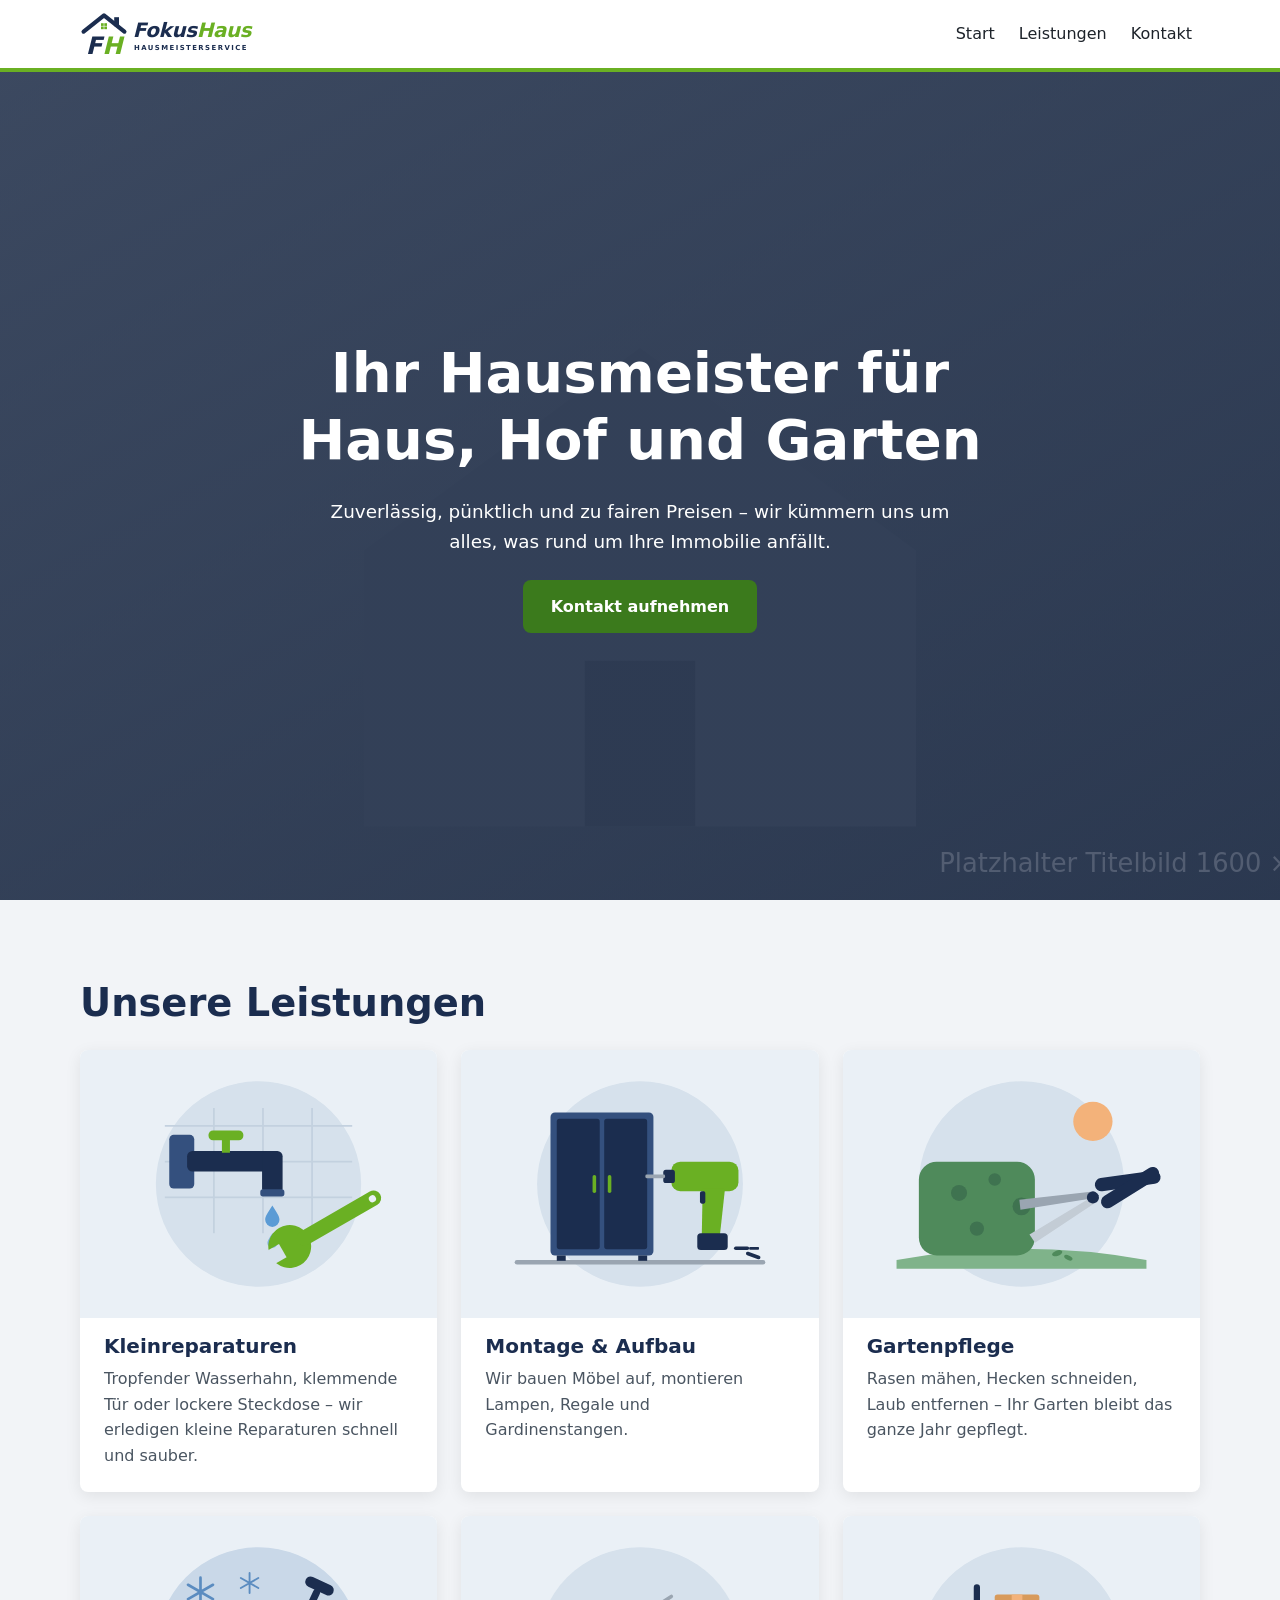
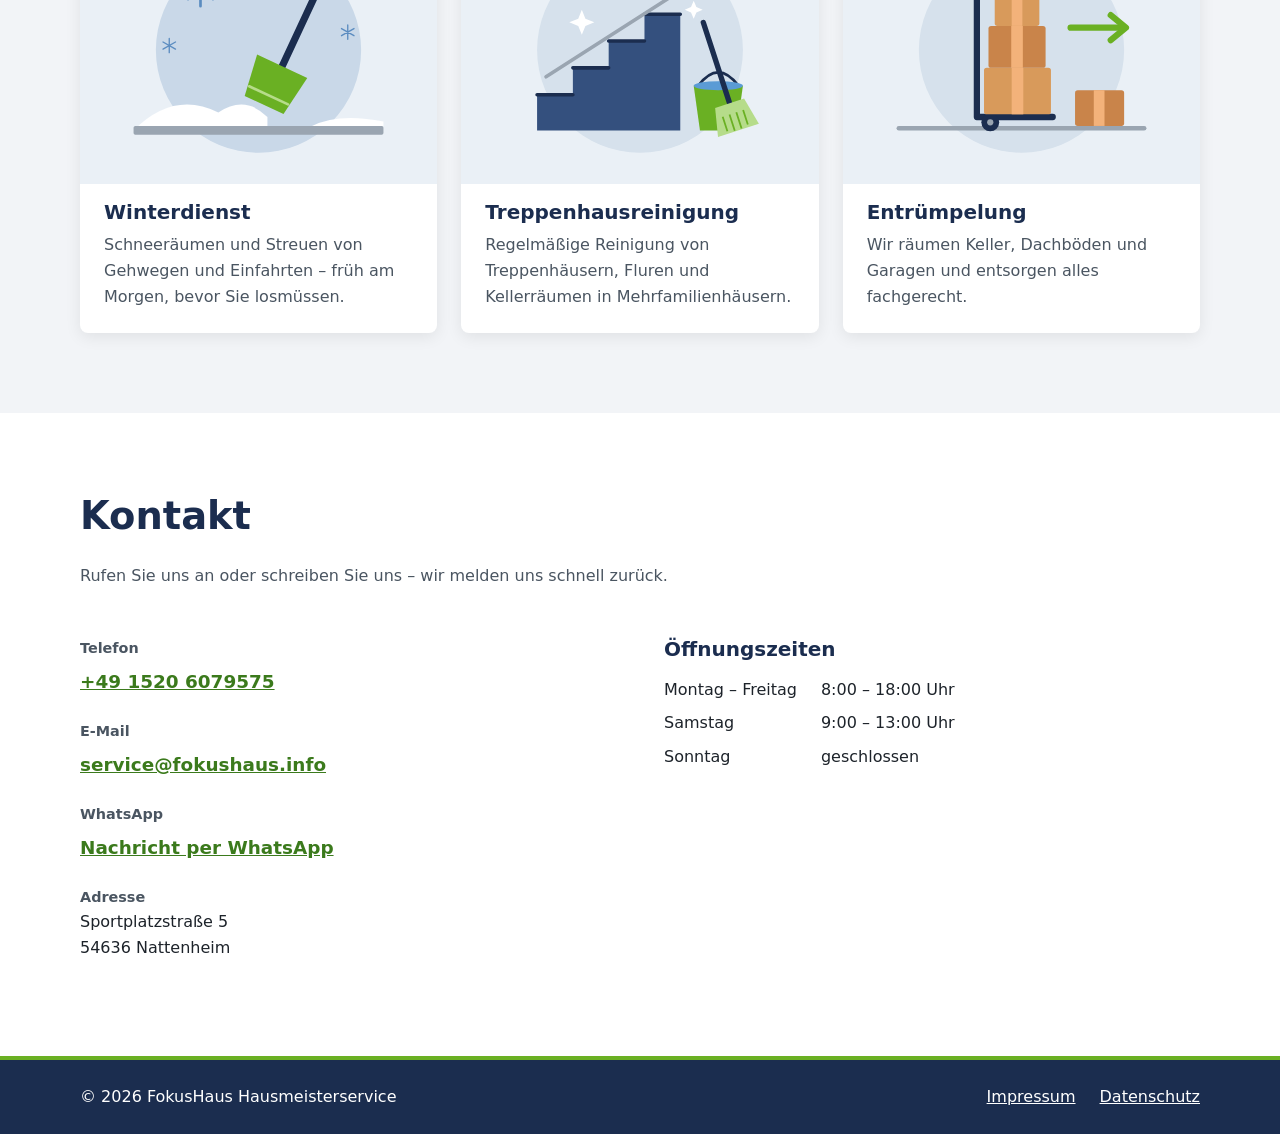
==== commit 132ba03b: "feat: add real contact details to contact section - Phone +49 1520 6079575 (tel: link), e-mail servi" ====
--- a/index.html
+++ b/index.html
@@ -125,18 +125,18 @@
           <dl>
             <dt>Telefon</dt>
             <!-- tel: на телефоні одразу відкриває набір номера -->
-            <dd><a href="tel:+490000000000">+49 000 0000000</a></dd>
+            <dd><a href="tel:+4915206079575">+49 1520 6079575</a></dd>
 
             <dt>E-Mail</dt>
             <!-- mailto: відкриває поштову програму -->
-            <dd><a href="mailto:info@example.com">info@example.com</a></dd>
+            <dd><a href="mailto:service@fokushaus.info">service@fokushaus.info</a></dd>
 
             <dt>WhatsApp</dt>
             <!-- wa.me відкриває чат у WhatsApp (номер без +, пробілів і нуля на початку) -->
             <dd><a href="https://wa.me/490000000000">Nachricht per WhatsApp</a></dd>
 
             <dt>Adresse</dt>
-            <dd>Musterstraße 1<br>12345 Musterstadt</dd>
+            <dd>Sportplatzstraße 5<br>54636 Nattenheim</dd>
           </dl>
         </address>
 
--- a/css/style.css
+++ b/css/style.css
@@ -472,6 +472,12 @@
 .legal h3 {
   margin-block: var(--space-m) var(--space-xs);
 }
+/* h4 — підзаголовки-питання в Datenschutz («Wie erfassen wir Ihre Daten?») */
+.legal h4 {
+  margin-block: var(--space-s) var(--space-xs);
+  font-size: 1.05rem;
+  color: var(--color-primary);
+}
 .legal p,
 .legal ul {
   margin-block-end: var(--space-s);
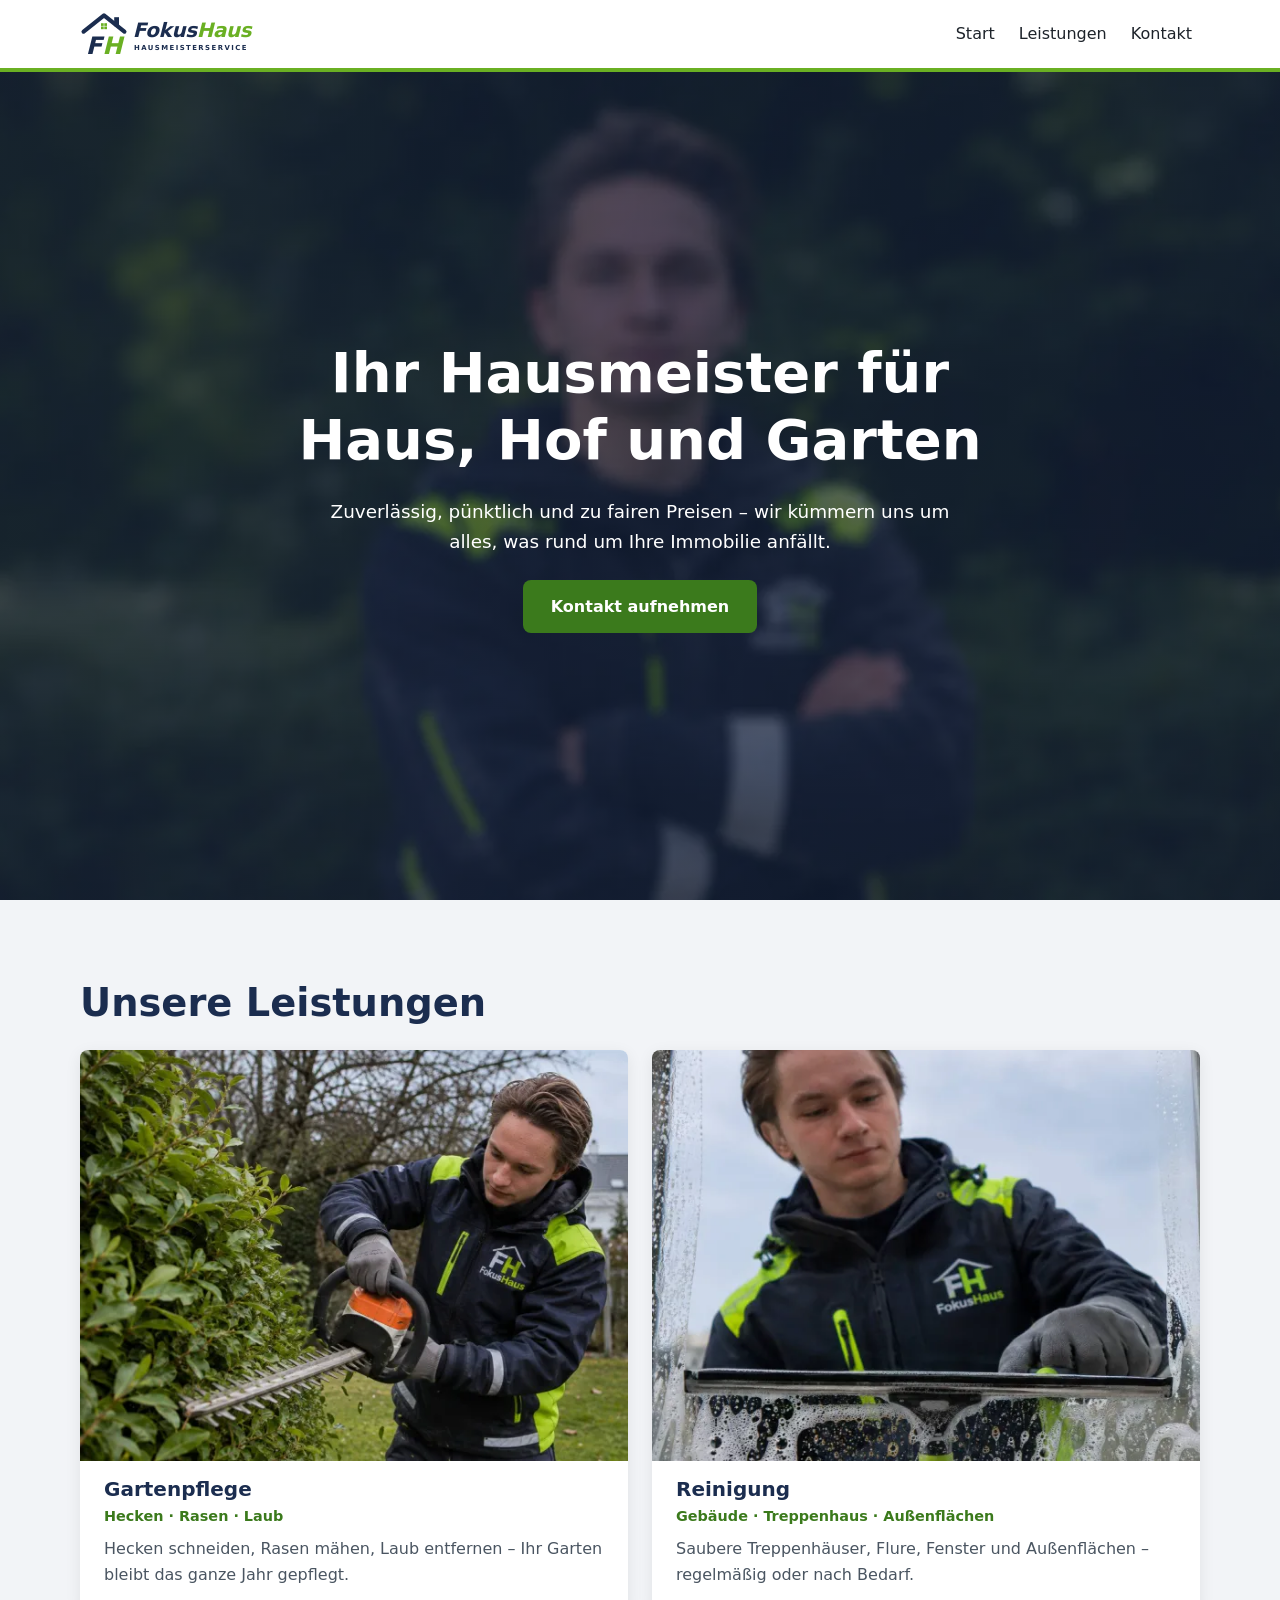
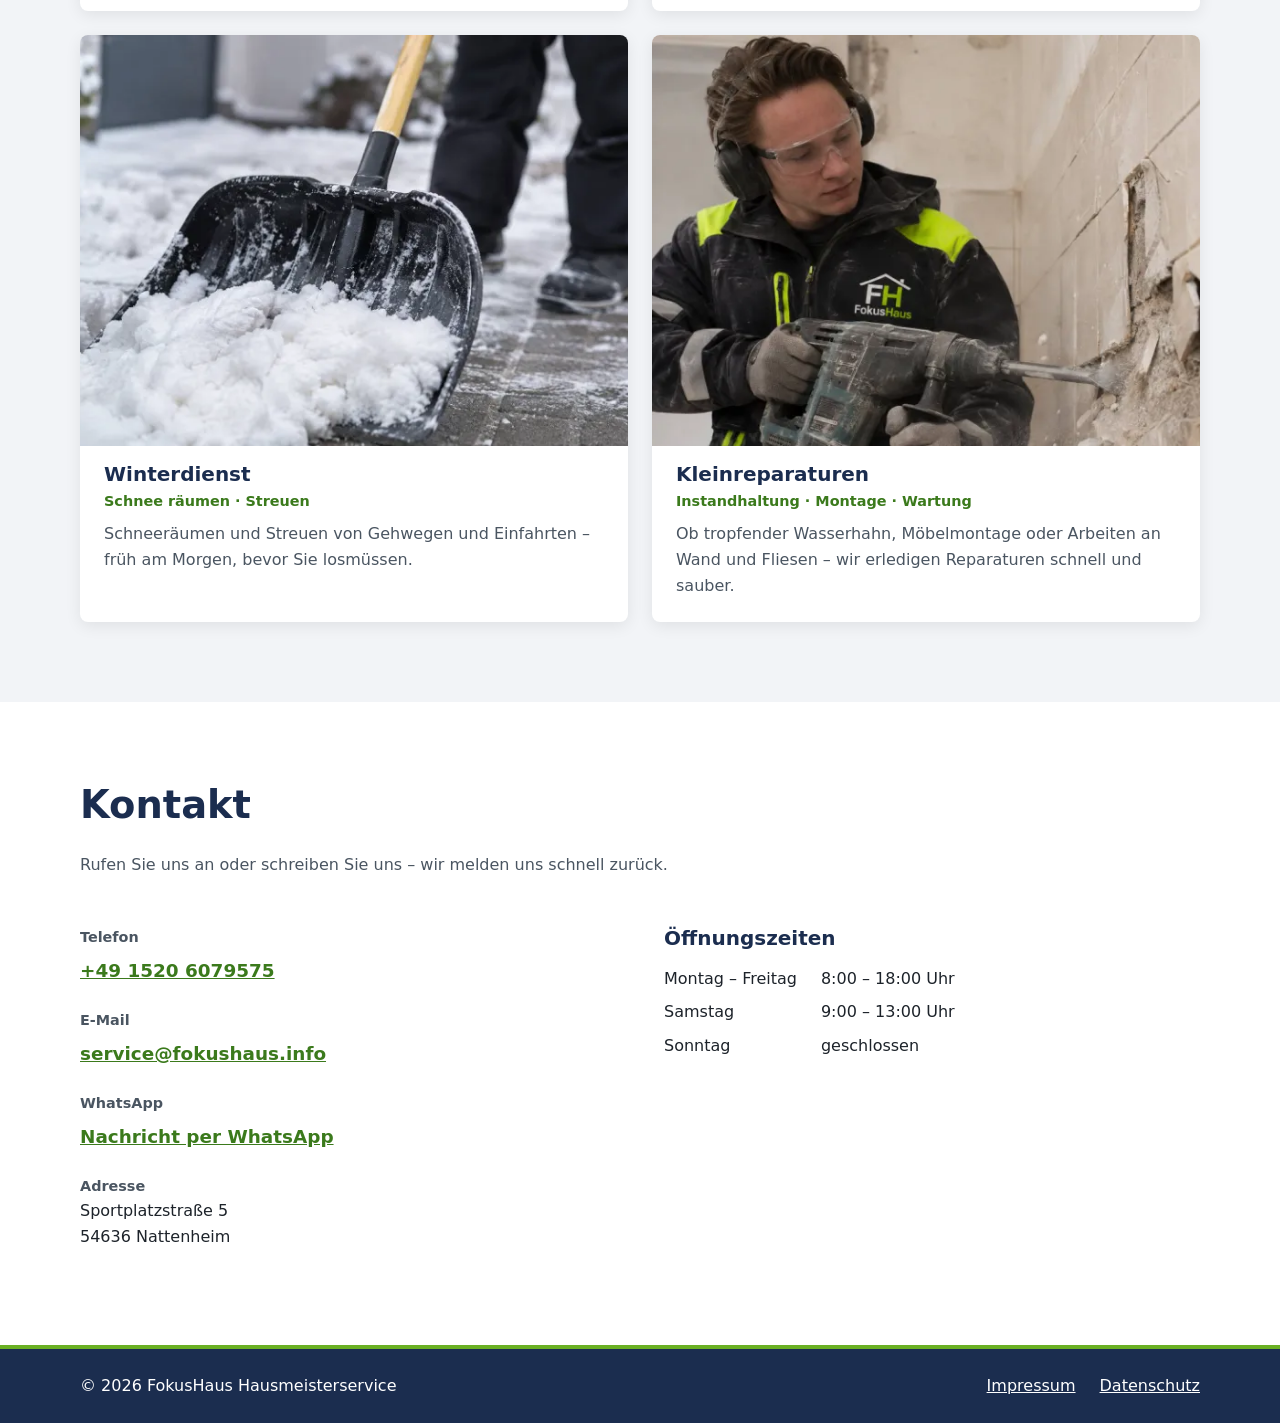
==== commit 0089ddc9: "feat: add real photos for services and hero background - Services reduced to 4 cards matching the ve" ====
--- a/index.html
+++ b/index.html
@@ -9,12 +9,15 @@
   <!-- Назва вкладки і заголовок у результатах пошуку -->
   <title>FokusHaus Hausmeisterservice – Reparaturen, Garten, Winterdienst</title>
   <!-- Короткий опис для результатів пошуку (Google тощо) -->
-  <meta name="description" content="FokusHaus – Ihr zuverlässiger Hausmeisterservice: Kleinreparaturen, Montage, Gartenpflege, Winterdienst, Treppenhausreinigung und Entrümpelung.">
-  <!-- Підключення стилів -->
+  <meta name="description" content="FokusHaus – Ihr zuverlässiger Hausmeisterservice: Gartenpflege, Reinigung, Winterdienst und Kleinreparaturen.">
+  <!-- Фото-тло банера задане в CSS, тому браузер знайшов би його пізно.
+       preload каже: «завантаж одразу», щоб банер з'явився швидше. -->
+  <link rel="preload" href="img/hero.webp" as="image" type="image/webp" fetchpriority="high">
   <!-- Іконка сайту: SVG для сучасних браузерів, PNG як запасний варіант, окрема — для iPhone -->
   <link rel="icon" href="img/favicon-32.png" sizes="32x32" type="image/png">
   <link rel="icon" href="img/favicon.svg" type="image/svg+xml">
   <link rel="apple-touch-icon" href="img/apple-touch-icon.png">
+  <!-- Підключення стилів -->
   <link rel="stylesheet" href="css/style.css">
   <!-- Підключення скрипта; defer = виконати після завантаження HTML -->
   <script src="js/main.js" defer></script>
@@ -71,43 +74,62 @@
       <!-- Обгортка для сітки карток (CSS Grid) -->
       <div class="cards">
 
-        <!-- Кожна послуга — окрема картка (article) -->
-        <!-- width/height — щоб сторінка не «стрибала» під час завантаження фото -->
-        <!-- loading="lazy" — фото вантажиться, лише коли користувач до нього докрутить -->
+        <!-- Кожна послуга — окрема картка (article). Порядок і назви — як на фірмовому авто. -->
+        <!-- srcset — браузер сам вибирає фото: 600px для телефона, 1200px для великих/чітких екранів.
+             sizes — підказка, якої ширини буде фото на сторінці (до 35rem, на телефоні вся ширина).
+             width/height — пропорції 4:3, щоб сторінка не «стрибала» під час завантаження.
+             loading="lazy" — фото вантажиться, лише коли користувач до нього докрутить. -->
         <article>
-          <img src="img/service-reparatur.svg" alt="Illustration: tropfender Wasserhahn und Schraubenschlüssel" width="800" height="600" loading="lazy">
-          <h3>Kleinreparaturen</h3>
-          <p>Tropfender Wasserhahn, klemmende Tür oder lockere Steckdose – wir erledigen kleine Reparaturen schnell und sauber.</p>
+          <img src="img/service-garten-600.webp"
+               srcset="img/service-garten-600.webp 600w, img/service-garten-1200.webp 1200w"
+               sizes="(min-width: 70rem) 35rem, (min-width: 40em) 50vw, 100vw"
+               alt="Mitarbeiter von FokusHaus schneidet eine Hecke mit der Heckenschere"
+               width="1200" height="900" loading="lazy">
+          <!-- hgroup — заголовок разом із підзаголовком -->
+          <hgroup>
+            <h3>Gartenpflege</h3>
+            <p>Hecken · Rasen · Laub</p>
+          </hgroup>
+          <p>Hecken schneiden, Rasen mähen, Laub entfernen – Ihr Garten bleibt das ganze Jahr gepflegt.</p>
         </article>
 
         <article>
-          <img src="img/service-montage.svg" alt="Illustration: Schrank und Akkuschrauber" width="800" height="600" loading="lazy">
-          <h3>Montage &amp; Aufbau</h3>
-          <p>Wir bauen Möbel auf, montieren Lampen, Regale und Gardinenstangen.</p>
+          <img src="img/service-reinigung-600.webp"
+               srcset="img/service-reinigung-600.webp 600w, img/service-reinigung-1200.webp 1200w"
+               sizes="(min-width: 70rem) 35rem, (min-width: 40em) 50vw, 100vw"
+               alt="Mitarbeiter von FokusHaus reinigt eine Glasscheibe mit einem Abzieher"
+               width="1200" height="900" loading="lazy">
+          <hgroup>
+            <h3>Reinigung</h3>
+            <p>Gebäude · Treppenhaus · Außenflächen</p>
+          </hgroup>
+          <p>Saubere Treppenhäuser, Flure, Fenster und Außenflächen – regelmäßig oder nach Bedarf.</p>
         </article>
 
         <article>
-          <img src="img/service-garten.svg" alt="Illustration: geschnittene Hecke und Gartenschere" width="800" height="600" loading="lazy">
-          <h3>Gartenpflege</h3>
-          <p>Rasen mähen, Hecken schneiden, Laub entfernen – Ihr Garten bleibt das ganze Jahr gepflegt.</p>
-        </article>
-
-        <article>
-          <img src="img/service-winterdienst.svg" alt="Illustration: Schneeschaufel und Schneeflocken" width="800" height="600" loading="lazy">
-          <h3>Winterdienst</h3>
+          <img src="img/service-winterdienst-600.webp"
+               srcset="img/service-winterdienst-600.webp 600w, img/service-winterdienst-1200.webp 1200w"
+               sizes="(min-width: 70rem) 35rem, (min-width: 40em) 50vw, 100vw"
+               alt="Schneeschaufel räumt Schnee auf einem gepflasterten Gehweg"
+               width="1200" height="900" loading="lazy">
+          <hgroup>
+            <h3>Winterdienst</h3>
+            <p>Schnee räumen · Streuen</p>
+          </hgroup>
           <p>Schneeräumen und Streuen von Gehwegen und Einfahrten – früh am Morgen, bevor Sie losmüssen.</p>
         </article>
 
         <article>
-          <img src="img/service-reinigung.svg" alt="Illustration: Treppe, Eimer und Besen" width="800" height="600" loading="lazy">
-          <h3>Treppenhausreinigung</h3>
-          <p>Regelmäßige Reinigung von Treppenhäusern, Fluren und Kellerräumen in Mehrfamilienhäusern.</p>
-        </article>
-
-        <article>
-          <img src="img/service-entruempelung.svg" alt="Illustration: Umzugskartons auf einer Sackkarre" width="800" height="600" loading="lazy">
-          <h3>Entrümpelung</h3>
-          <p>Wir räumen Keller, Dachböden und Garagen und entsorgen alles fachgerecht.</p>
+          <img src="img/service-reparatur-600.webp"
+               srcset="img/service-reparatur-600.webp 600w, img/service-reparatur-1200.webp 1200w"
+               sizes="(min-width: 70rem) 35rem, (min-width: 40em) 50vw, 100vw"
+               alt="Mitarbeiter von FokusHaus entfernt alte Fliesen mit einem Stemmhammer"
+               width="1200" height="900" loading="lazy">
+          <hgroup>
+            <h3>Kleinreparaturen</h3>
+            <p>Instandhaltung · Montage · Wartung</p>
+          </hgroup>
+          <p>Ob tropfender Wasserhahn, Möbelmontage oder Arbeiten an Wand und Fliesen – wir erledigen Reparaturen schnell und sauber.</p>
         </article>
       </div>
     </section>
--- a/css/style.css
+++ b/css/style.css
@@ -309,7 +309,7 @@
      не завантажиться. */
   background:
     linear-gradient(rgb(20 34 62 / 0.7), rgb(20 34 62 / 0.7)),
-    url("../img/hero.svg") center / cover no-repeat,
+    url("../img/hero.webp") center / cover no-repeat,
     var(--color-primary);
   color: var(--color-on-dark);
 }
@@ -367,6 +367,13 @@
 .cards p {
   color: var(--color-text-muted);
 }
+/* Підзаголовок картки («Gebäude · Treppenhaus · Außenflächen») — дрібно, фірмовим зеленим */
+.cards hgroup p {
+  margin-block-start: 0.25rem;
+  font-size: 0.9rem;
+  font-weight: 600;
+  color: var(--color-accent);
+}
 
 
 /* ---------- 8. Розділ «contact» ---------- */
@@ -515,11 +522,9 @@
   }
 }
 
-/* Від 64em (≈1024px): комп'ютер — 3 колонки, більші відступи */
+/* Від 64em (≈1024px): комп'ютер — більші відступи.
+   Карток 4, тому лишаємо 2 колонки (сітка 2×2), а не 3 (тоді одна картка «висіла» б окремо). */
 @media (min-width: 64em) {
-  .cards {
-    grid-template-columns: repeat(3, 1fr);
-  }
   main > section {
     padding-block: var(--space-xl);
   }
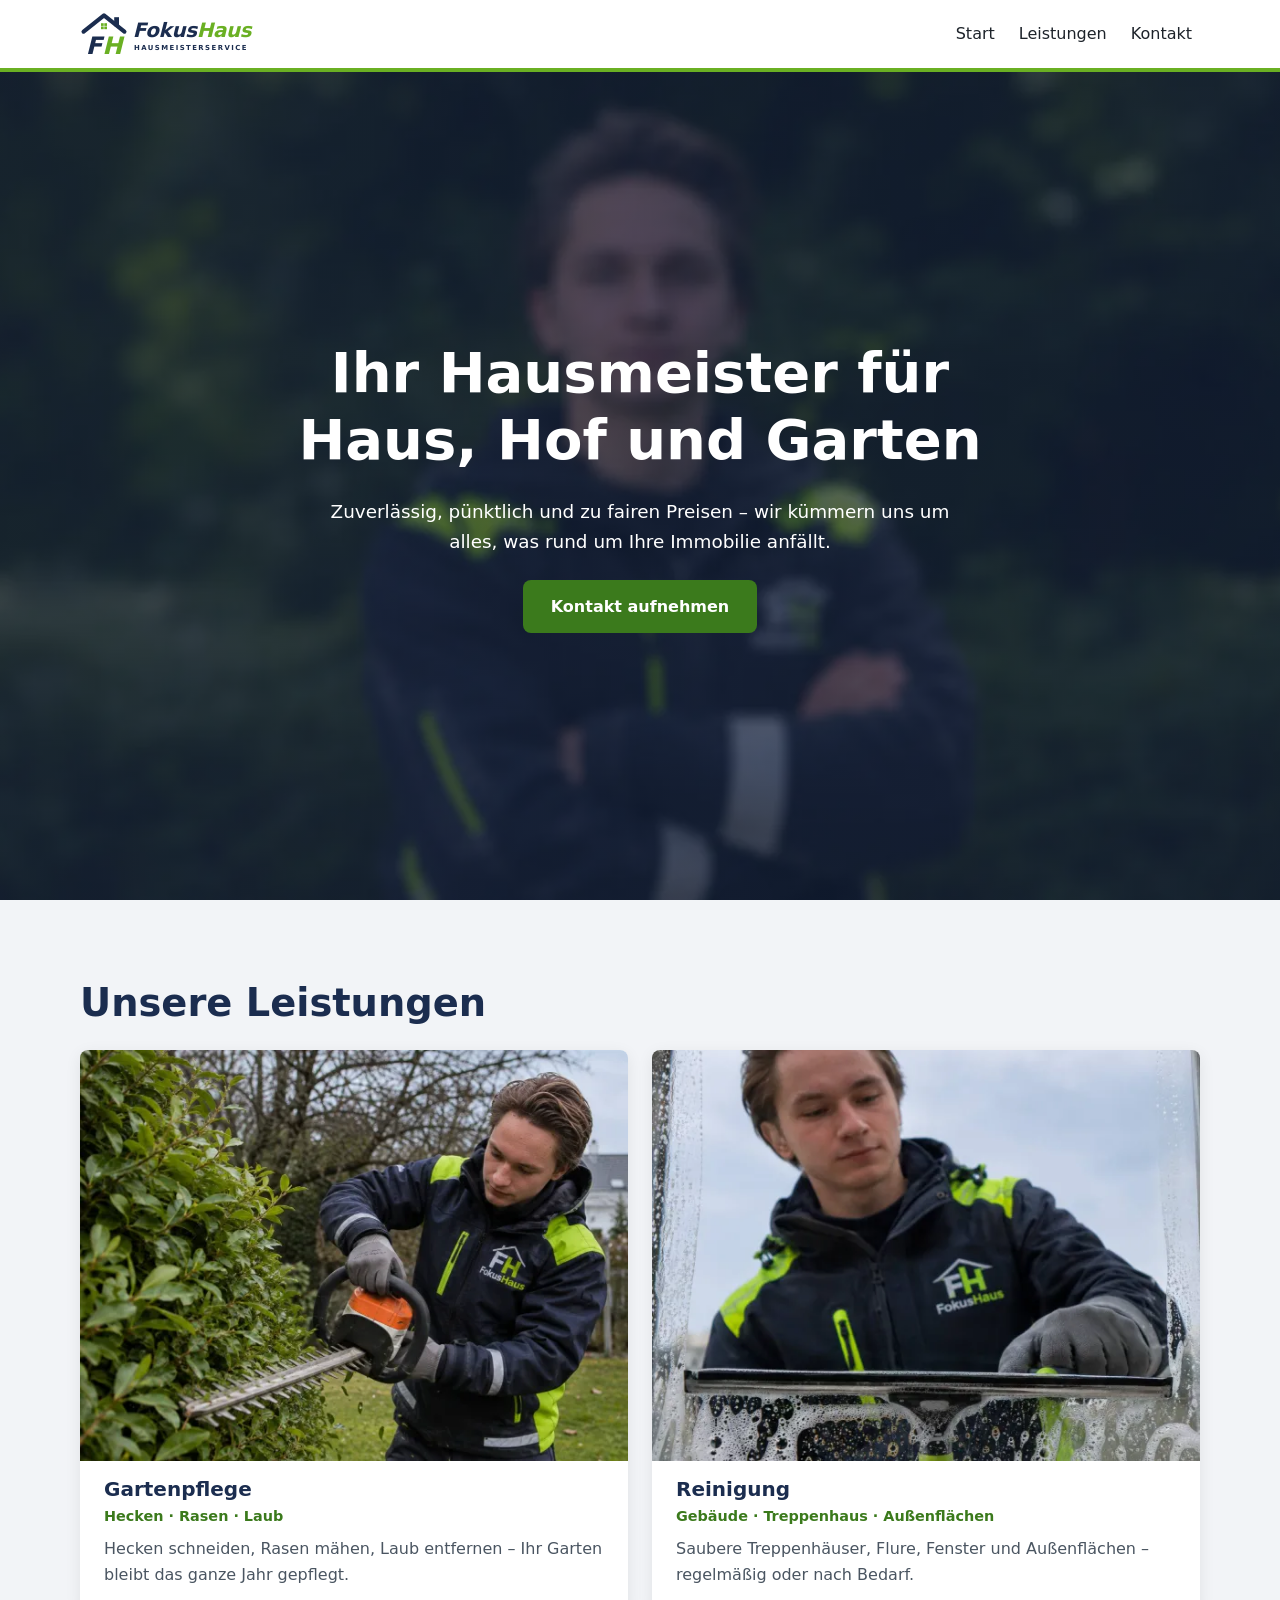
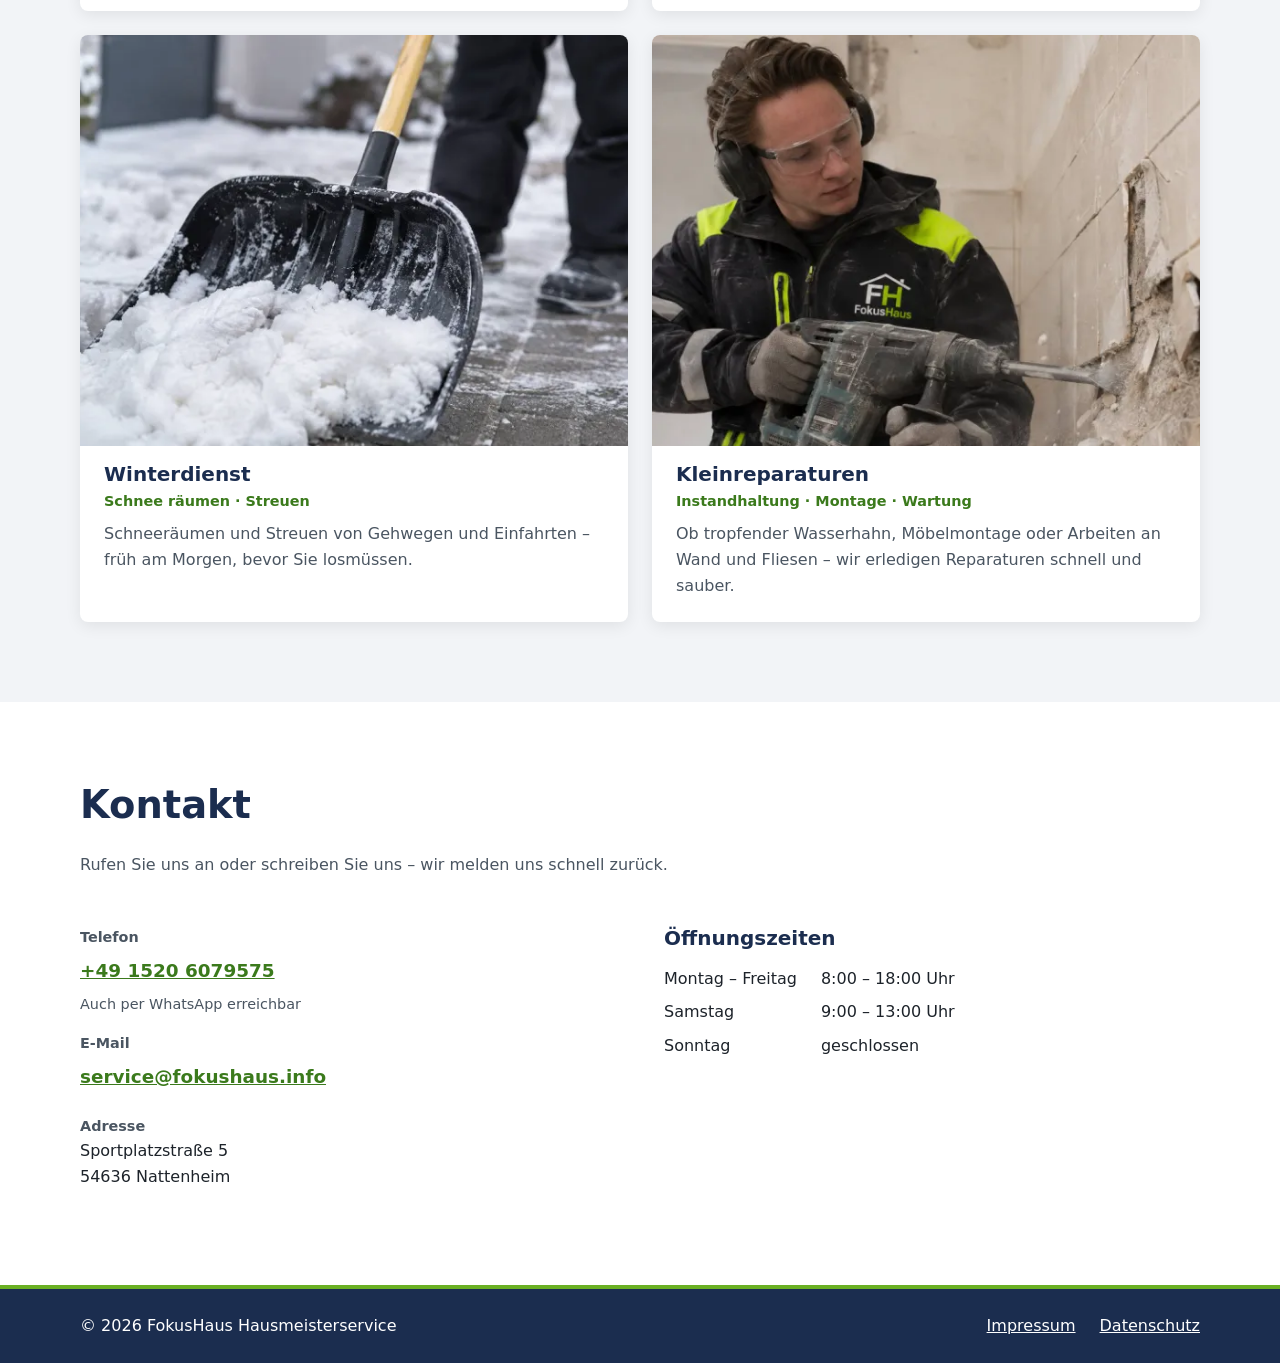
==== commit f06888d8: "feat: replace WhatsApp link with availability note, plan Hetzner move - Kontakt: wa.me link removed;" ====
--- a/index.html
+++ b/index.html
@@ -147,15 +147,16 @@
           <dl>
             <dt>Telefon</dt>
             <!-- tel: на телефоні одразу відкриває набір номера -->
-            <dd><a href="tel:+4915206079575">+49 1520 6079575</a></dd>
+            <!-- Лише текстова примітка про WhatsApp, без посилання:
+                 сайт нікуди не передає дані, клієнт сам вирішує, чи писати в WhatsApp -->
+            <dd>
+              <a href="tel:+4915206079575">+49 1520 6079575</a>
+              <span class="contact-note">Auch per WhatsApp erreichbar</span>
+            </dd>
 
             <dt>E-Mail</dt>
             <!-- mailto: відкриває поштову програму -->
             <dd><a href="mailto:service@fokushaus.info">service@fokushaus.info</a></dd>
-
-            <dt>WhatsApp</dt>
-            <!-- wa.me відкриває чат у WhatsApp (номер без +, пробілів і нуля на початку) -->
-            <dd><a href="https://wa.me/490000000000">Nachricht per WhatsApp</a></dd>
 
             <dt>Adresse</dt>
             <dd>Sportplatzstraße 5<br>54636 Nattenheim</dd>
--- a/css/style.css
+++ b/css/style.css
@@ -411,6 +411,13 @@
   color: var(--color-accent-dark);
 }
 
+/* Примітка під номером («Auch per WhatsApp erreichbar»): окремим рядком, дрібніше і сірим */
+.contact-note {
+  display: block;
+  font-size: 0.9rem;
+  color: var(--color-text-muted);
+}
+
 .hours h3 {
   margin-block-end: var(--space-s);
 }
